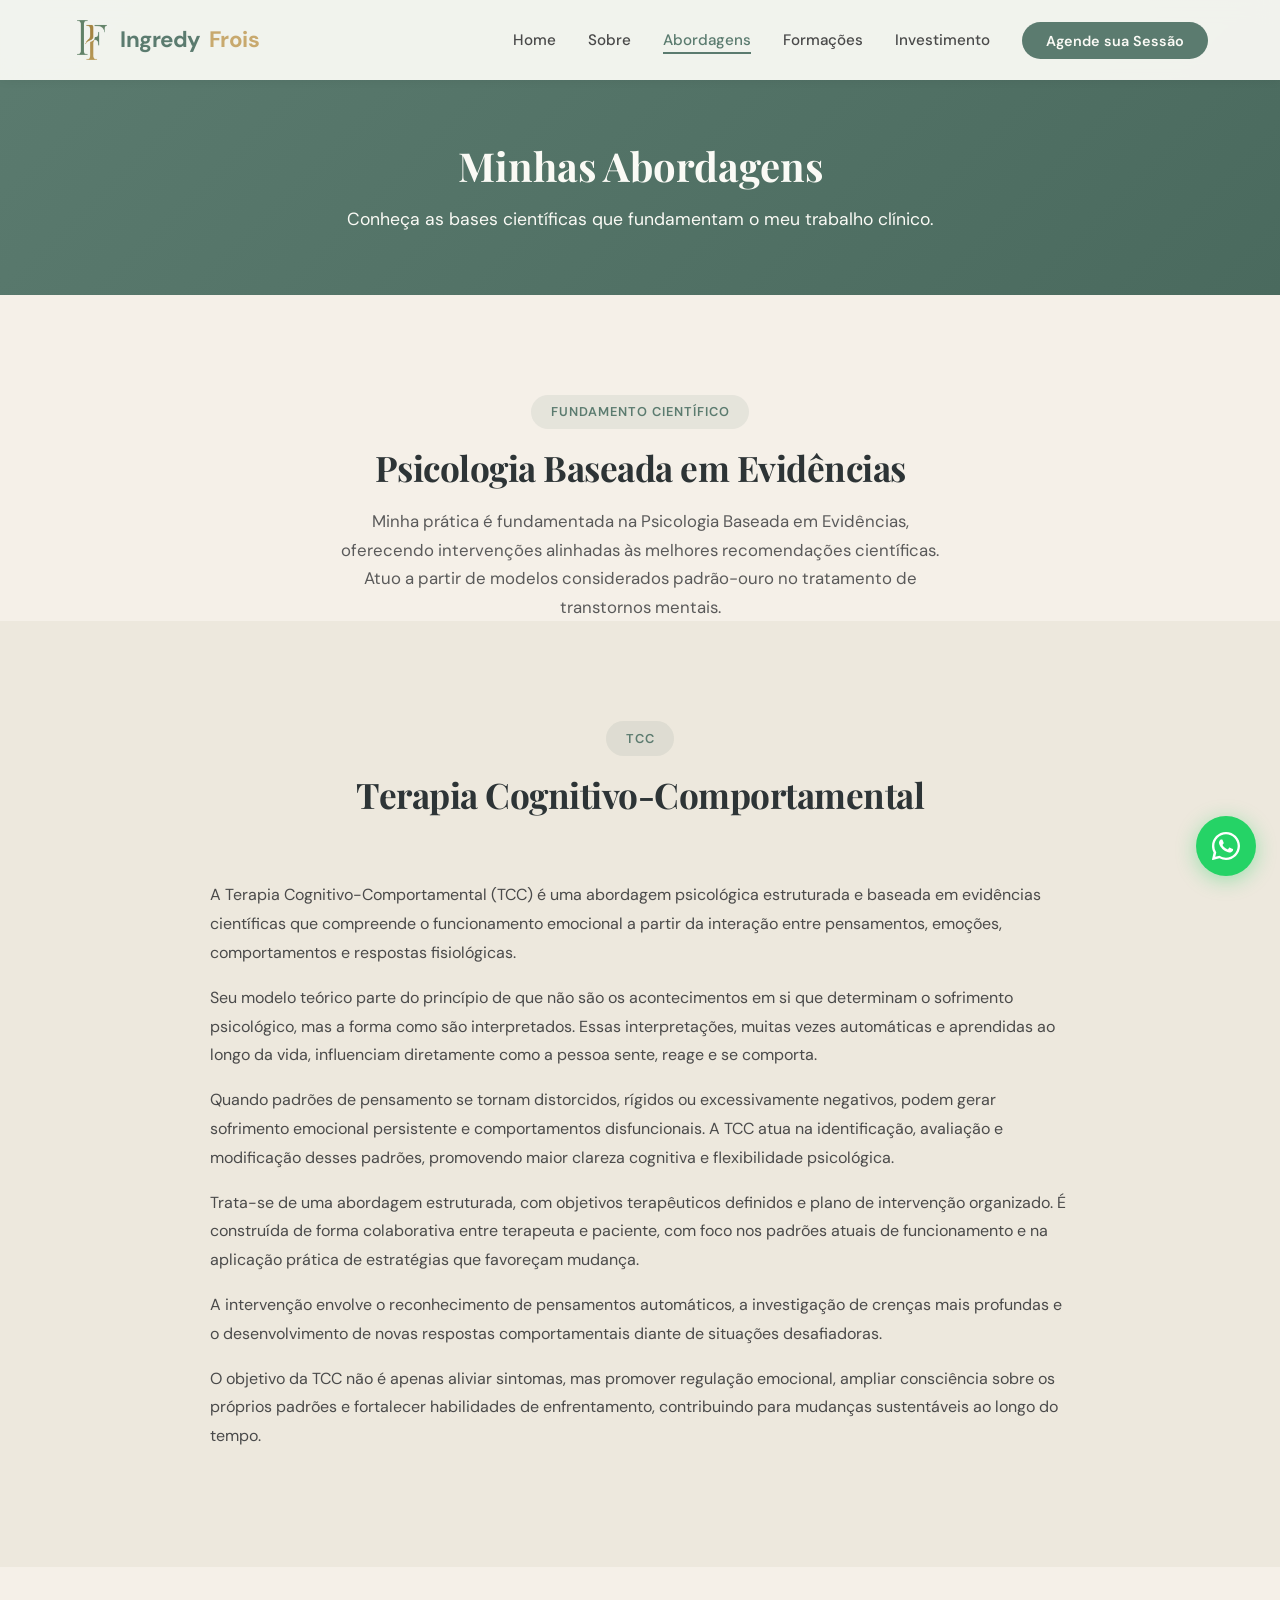
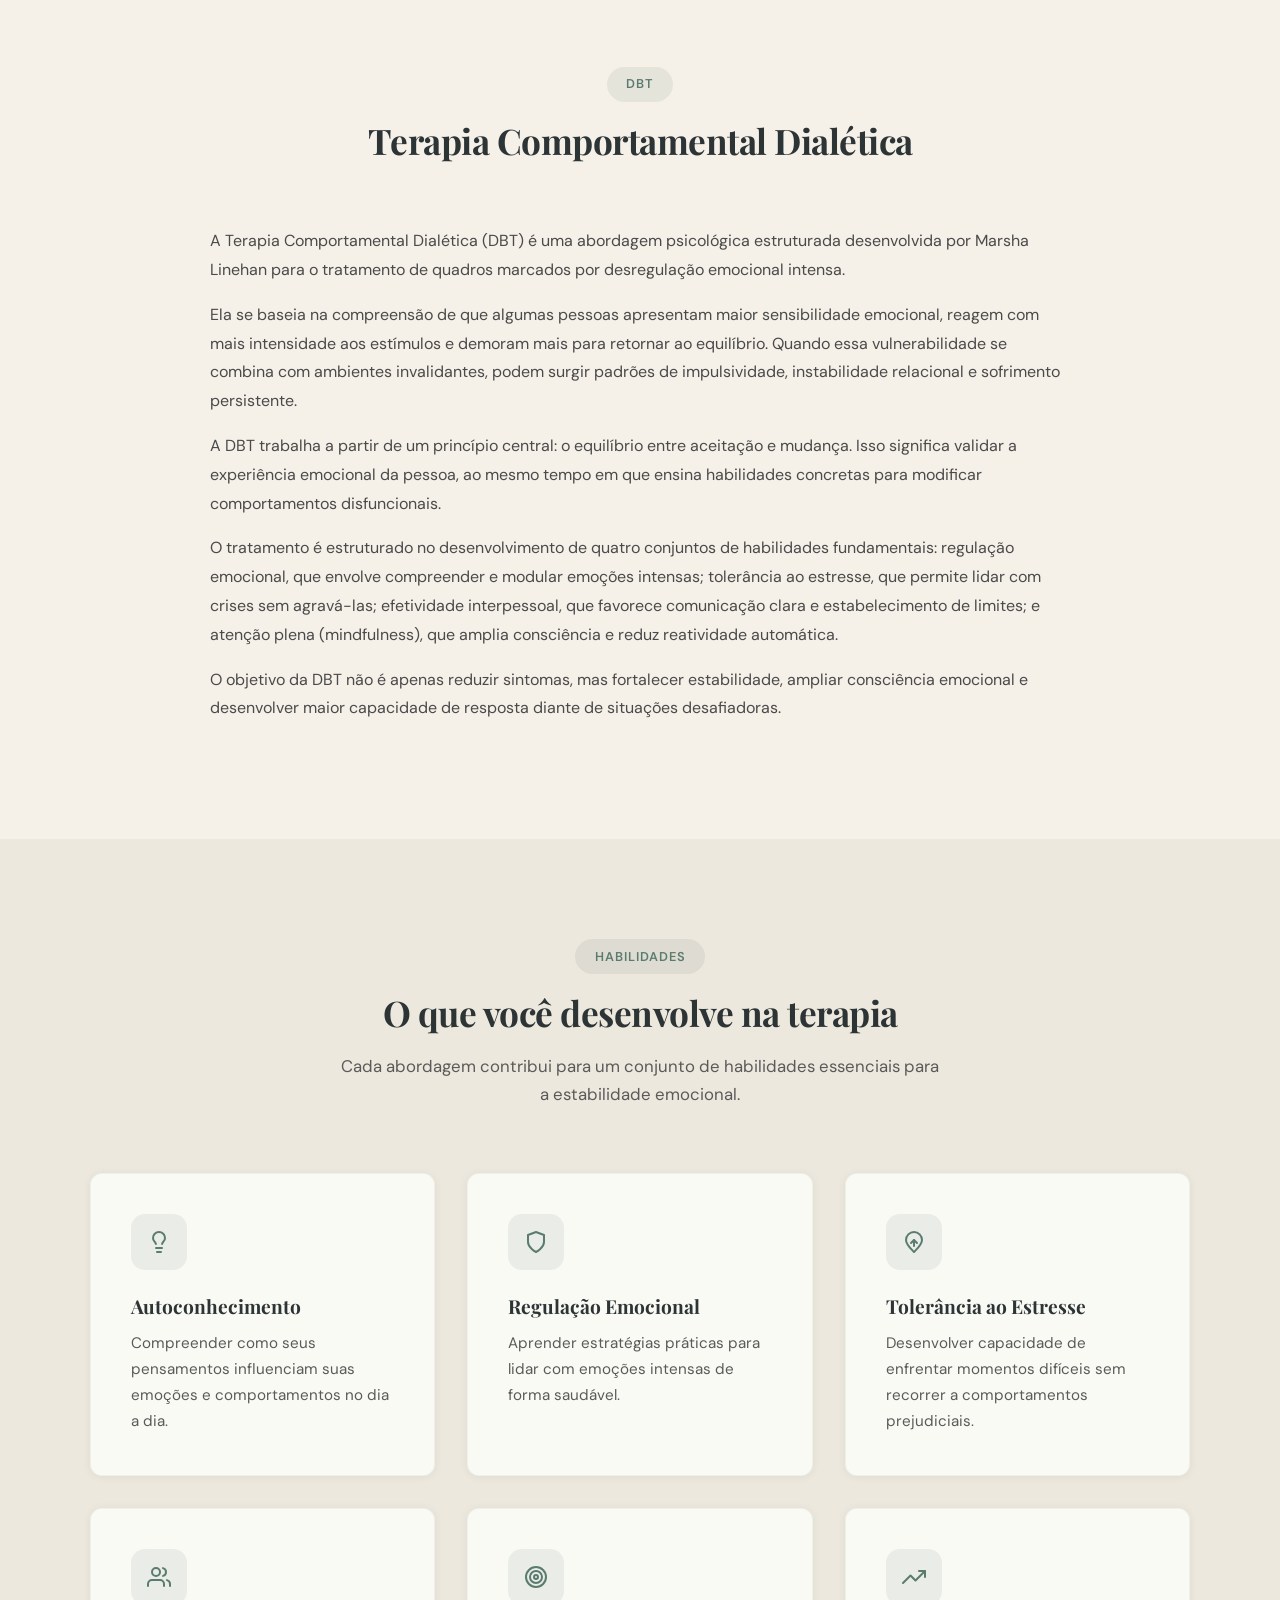
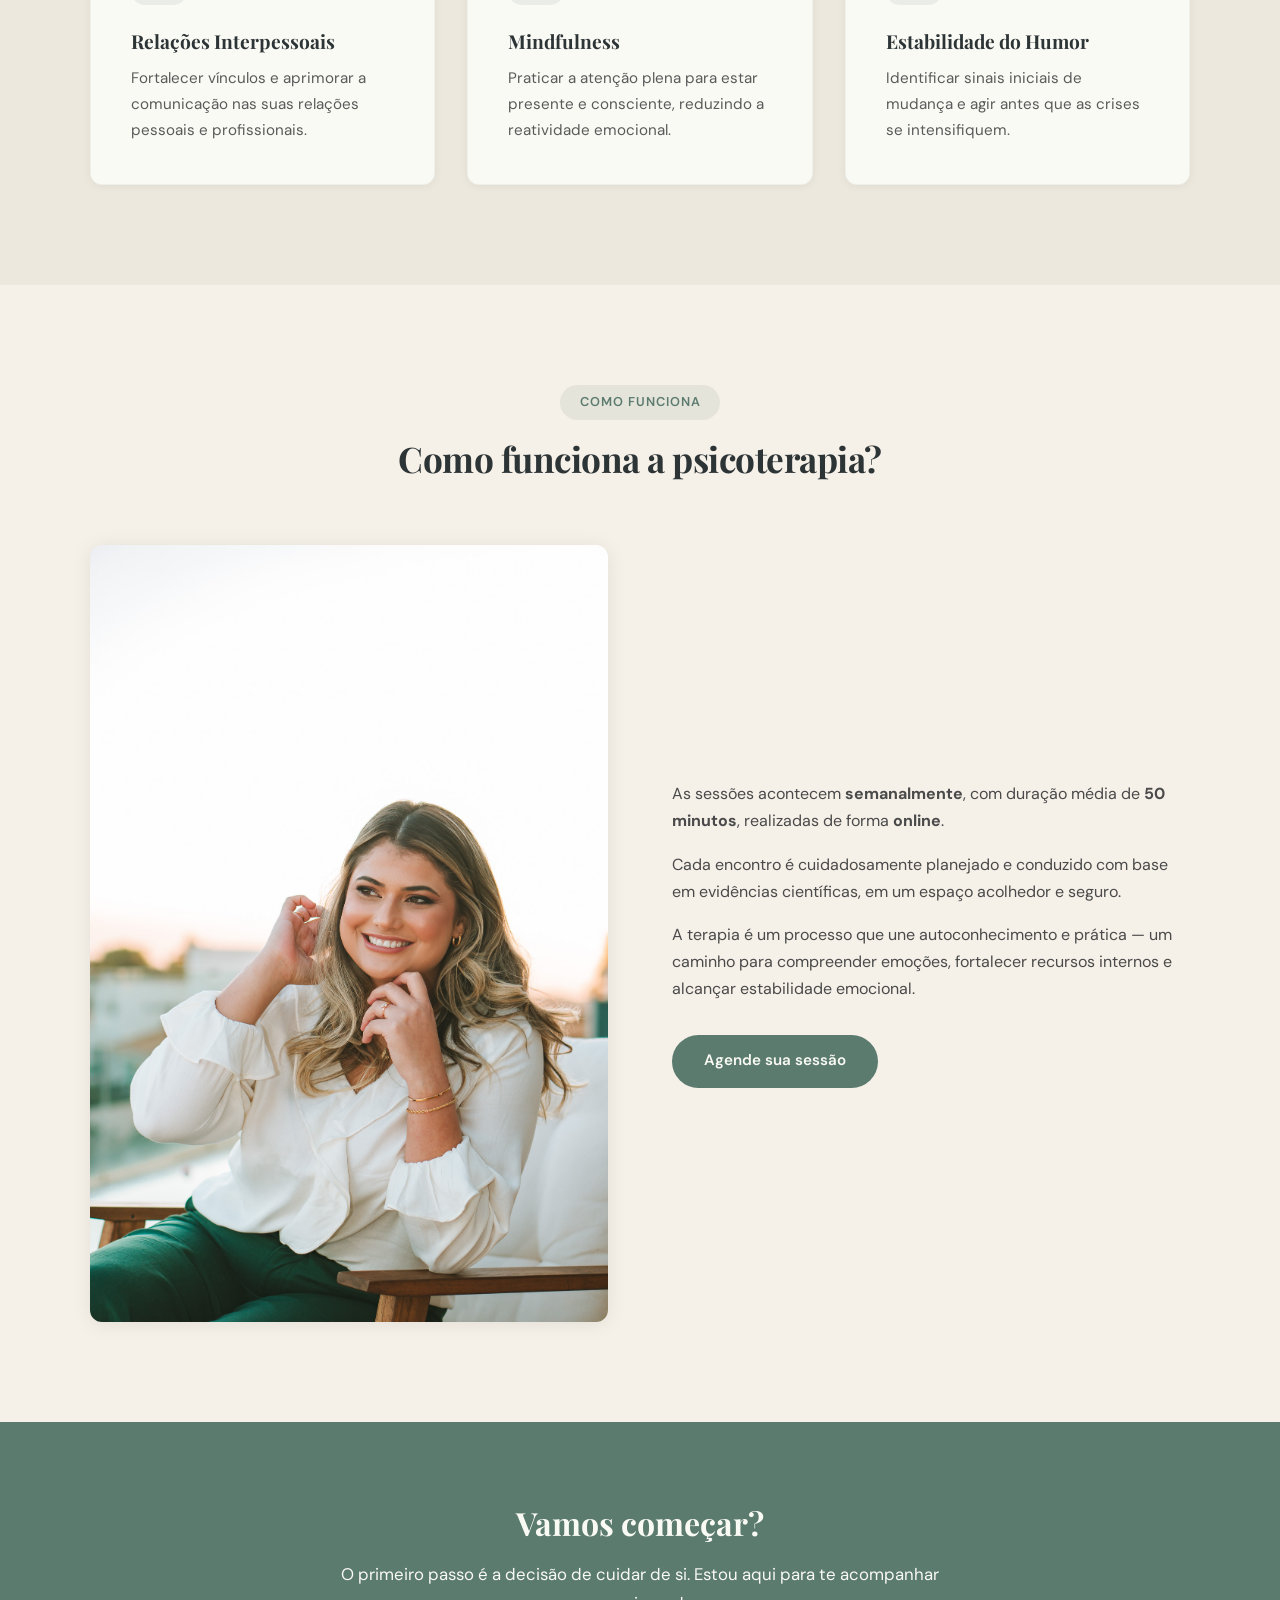
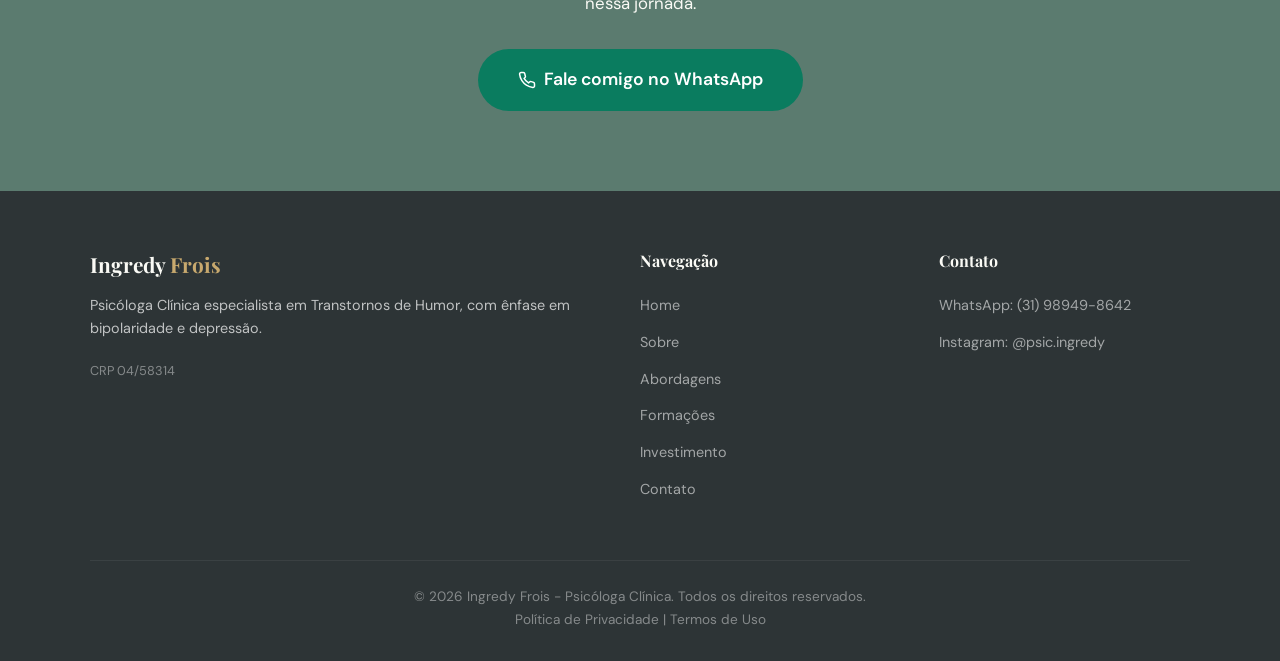
==== abordagens.html @ 9939a40f "Implementar melhorias premium: tipografia, SEO, depressao.html e UX - Adicionar fonte Playfair Displ" ====
<!DOCTYPE html>
<html lang="pt-BR">
<head>
  <meta charset="UTF-8">
  <meta name="viewport" content="width=device-width, initial-scale=1.0">
  <title>Abordagens - Ingredy Frois | TCC e DBT</title>
  <meta name="description" content="Conheça as abordagens terapêuticas utilizadas: Terapia Cognitivo-Comportamental (TCC) e Terapia Comportamental Dialética (DBT).">
  <link rel="canonical" href="https://ingredyfrois.com.br/abordagens.html">
  <meta property="og:title" content="Abordagens - Ingredy Frois | TCC e DBT">
  <meta property="og:description" content="Conheça as abordagens terapêuticas utilizadas: Terapia Cognitivo-Comportamental (TCC) e Terapia Comportamental Dialética (DBT).">
  <meta property="og:type" content="website">
  <meta property="og:url" content="https://ingredyfrois.com.br/abordagens.html">
  <meta property="og:image" content="https://ingredyfrois.com.br/IMG_4815.JPG.jpeg">
  <meta property="og:locale" content="pt_BR">
  <meta name="twitter:card" content="summary_large_image">
  <link rel="preconnect" href="https://fonts.googleapis.com">
  <link rel="preconnect" href="https://fonts.gstatic.com" crossorigin>
  <link href="https://fonts.googleapis.com/css2?family=DM+Sans:ital,wght@0,400;0,500;0,600;0,700&family=Playfair+Display:wght@600;700&display=swap" rel="stylesheet">
  <link rel="icon" href="favicon.ico" sizes="48x48">
  <link rel="icon" href="favicon-32x32.png" type="image/png" sizes="32x32">
  <link rel="apple-touch-icon" href="apple-touch-icon.png">
  <link rel="manifest" href="site.webmanifest">
  <meta name="theme-color" content="#5B7B6F">
  <link rel="stylesheet" href="css/style.css?v=6">
</head>
<body>
  <a class="skip-link" href="#main-content">Pular para o conteúdo principal</a>

  <!-- Header -->
  <header class="header">
    <nav class="nav">
      <a href="index.html" class="nav__logo">
        <img src="logo-if.png" alt="IF" class="nav__logo-img" width="40" height="40">
        Ingredy <span>Frois</span>
      </a>
      <ul class="nav__links" id="primary-navigation" aria-label="Navegação principal">
        <li><a href="index.html" class="nav__link">Home</a></li>
        <li><a href="sobre.html" class="nav__link">Sobre</a></li>
        <li><a href="abordagens.html" class="nav__link">Abordagens</a></li>
        <li><a href="formacoes.html" class="nav__link">Formações</a></li>
        <li><a href="investimento.html" class="nav__link">Investimento</a></li>
        <li><a href="contato.html" class="nav__link nav__cta">Agende sua Sessão</a></li>
      </ul>
      <button class="nav__toggle" aria-label="Abrir menu" aria-expanded="false" aria-controls="primary-navigation">
        <span></span>
        <span></span>
        <span></span>
      </button>
    </nav>
    <div class="nav__overlay"></div>
  </header>

  <main id="main-content">

  <!-- Page Header -->
  <section class="page-header">
    <h1>Minhas Abordagens</h1>
    <p>Conheça as bases científicas que fundamentam o meu trabalho clínico.</p>
  </section>

  <!-- Fundamento -->
  <section class="section section--intro">
    <div class="section__container">
      <div class="section__header section__header--no-margin fade-in">
        <span class="section__tag">Fundamento Científico</span>
        <h2 class="section__title">Psicologia Baseada em Evidências</h2>
        <p class="section__subtitle">
          Minha prática é fundamentada na Psicologia Baseada em Evidências, oferecendo intervenções alinhadas às melhores recomendações científicas. Atuo a partir de modelos considerados padrão-ouro no tratamento de transtornos mentais.
        </p>
      </div>
    </div>
  </section>

  <!-- TCC -->
  <section class="section section--alt">
    <div class="section__container">
      <div class="section__header fade-in">
        <span class="section__tag">TCC</span>
        <h2 class="section__title">Terapia Cognitivo-Comportamental</h2>
      </div>
      <div class="prose fade-in">
        <p>A Terapia Cognitivo-Comportamental (TCC) é uma abordagem psicológica estruturada e baseada em evidências científicas que compreende o funcionamento emocional a partir da interação entre pensamentos, emoções, comportamentos e respostas fisiológicas.</p>
        <p>Seu modelo teórico parte do princípio de que não são os acontecimentos em si que determinam o sofrimento psicológico, mas a forma como são interpretados. Essas interpretações, muitas vezes automáticas e aprendidas ao longo da vida, influenciam diretamente como a pessoa sente, reage e se comporta.</p>
        <p>Quando padrões de pensamento se tornam distorcidos, rígidos ou excessivamente negativos, podem gerar sofrimento emocional persistente e comportamentos disfuncionais. A TCC atua na identificação, avaliação e modificação desses padrões, promovendo maior clareza cognitiva e flexibilidade psicológica.</p>
        <p>Trata-se de uma abordagem estruturada, com objetivos terapêuticos definidos e plano de intervenção organizado. É construída de forma colaborativa entre terapeuta e paciente, com foco nos padrões atuais de funcionamento e na aplicação prática de estratégias que favoreçam mudança.</p>
        <p>A intervenção envolve o reconhecimento de pensamentos automáticos, a investigação de crenças mais profundas e o desenvolvimento de novas respostas comportamentais diante de situações desafiadoras.</p>
        <p>O objetivo da TCC não é apenas aliviar sintomas, mas promover regulação emocional, ampliar consciência sobre os próprios padrões e fortalecer habilidades de enfrentamento, contribuindo para mudanças sustentáveis ao longo do tempo.</p>
      </div>
    </div>
  </section>

  <!-- DBT -->
  <section class="section">
    <div class="section__container">
      <div class="section__header fade-in">
        <span class="section__tag">DBT</span>
        <h2 class="section__title">Terapia Comportamental Dialética</h2>
      </div>
      <div class="prose fade-in">
        <p>A Terapia Comportamental Dialética (DBT) é uma abordagem psicológica estruturada desenvolvida por Marsha Linehan para o tratamento de quadros marcados por desregulação emocional intensa.</p>
        <p>Ela se baseia na compreensão de que algumas pessoas apresentam maior sensibilidade emocional, reagem com mais intensidade aos estímulos e demoram mais para retornar ao equilíbrio. Quando essa vulnerabilidade se combina com ambientes invalidantes, podem surgir padrões de impulsividade, instabilidade relacional e sofrimento persistente.</p>
        <p>A DBT trabalha a partir de um princípio central: o equilíbrio entre aceitação e mudança. Isso significa validar a experiência emocional da pessoa, ao mesmo tempo em que ensina habilidades concretas para modificar comportamentos disfuncionais.</p>
        <p>O tratamento é estruturado no desenvolvimento de quatro conjuntos de habilidades fundamentais: regulação emocional, que envolve compreender e modular emoções intensas; tolerância ao estresse, que permite lidar com crises sem agravá-las; efetividade interpessoal, que favorece comunicação clara e estabelecimento de limites; e atenção plena (mindfulness), que amplia consciência e reduz reatividade automática.</p>
        <p>O objetivo da DBT não é apenas reduzir sintomas, mas fortalecer estabilidade, ampliar consciência emocional e desenvolver maior capacidade de resposta diante de situações desafiadoras.</p>
      </div>
    </div>
  </section>

  <!-- Habilidades desenvolvidas -->
  <section class="section section--alt">

    <div class="section__container">
      <div class="section__header fade-in">
        <span class="section__tag">Habilidades</span>
        <h2 class="section__title">O que você desenvolve na terapia</h2>
        <p class="section__subtitle">
          Cada abordagem contribui para um conjunto de habilidades essenciais para a estabilidade emocional.
        </p>
      </div>
      <div class="cards fade-in">
        <div class="card">
          <div class="card__icon"><svg class="icon" viewBox="0 0 24 24" fill="none" stroke="currentColor" stroke-width="2" stroke-linecap="round" stroke-linejoin="round"><path d="M9 18h6"/><path d="M10 22h4"/><path d="M15.09 14c.18-.98.65-1.74 1.41-2.5A4.65 4.65 0 0 0 18 8 6 6 0 0 0 6 8c0 1 .23 2.23 1.5 3.5A4.61 4.61 0 0 1 8.91 14"/></svg></div>
          <h3 class="card__title">Autoconhecimento</h3>
          <p class="card__text">
            Compreender como seus pensamentos influenciam suas emoções e comportamentos no dia a dia.
          </p>
        </div>
        <div class="card">
          <div class="card__icon"><svg class="icon" viewBox="0 0 24 24" fill="none" stroke="currentColor" stroke-width="2" stroke-linecap="round" stroke-linejoin="round"><path d="M12 22s8-4 8-10V5l-8-3-8 3v7c0 6 8 10 8 10z"/></svg></div>
          <h3 class="card__title">Regulação Emocional</h3>
          <p class="card__text">
            Aprender estratégias práticas para lidar com emoções intensas de forma saudável.
          </p>
        </div>
        <div class="card">
          <div class="card__icon"><svg class="icon" viewBox="0 0 24 24" fill="none" stroke="currentColor" stroke-width="2" stroke-linecap="round" stroke-linejoin="round"><path d="M12 22c-4-4-8-7.5-8-12a8 8 0 0 1 16 0c0 4.5-4 8-8 12z"/><path d="M12 10v6"/><path d="m9 13 3-3 3 3"/></svg></div>
          <h3 class="card__title">Tolerância ao Estresse</h3>
          <p class="card__text">
            Desenvolver capacidade de enfrentar momentos difíceis sem recorrer a comportamentos prejudiciais.
          </p>
        </div>
        <div class="card">
          <div class="card__icon"><svg class="icon" viewBox="0 0 24 24" fill="none" stroke="currentColor" stroke-width="2" stroke-linecap="round" stroke-linejoin="round"><path d="M17 21v-2a4 4 0 0 0-4-4H5a4 4 0 0 0-4 4v2"/><circle cx="9" cy="7" r="4"/><path d="M23 21v-2a4 4 0 0 0-3-3.87"/><path d="M16 3.13a4 4 0 0 1 0 7.75"/></svg></div>
          <h3 class="card__title">Relações Interpessoais</h3>
          <p class="card__text">
            Fortalecer vínculos e aprimorar a comunicação nas suas relações pessoais e profissionais.
          </p>
        </div>
        <div class="card">
          <div class="card__icon"><svg class="icon" viewBox="0 0 24 24" fill="none" stroke="currentColor" stroke-width="2" stroke-linecap="round" stroke-linejoin="round"><circle cx="12" cy="12" r="10"/><circle cx="12" cy="12" r="6"/><circle cx="12" cy="12" r="2"/></svg></div>
          <h3 class="card__title">Mindfulness</h3>
          <p class="card__text">
            Praticar a atenção plena para estar presente e consciente, reduzindo a reatividade emocional.
          </p>
        </div>
        <div class="card">
          <div class="card__icon"><svg class="icon" viewBox="0 0 24 24" fill="none" stroke="currentColor" stroke-width="2" stroke-linecap="round" stroke-linejoin="round"><polyline points="23 6 13.5 15.5 8.5 10.5 1 18"/><polyline points="17 6 23 6 23 12"/></svg></div>
          <h3 class="card__title">Estabilidade do Humor</h3>
          <p class="card__text">
            Identificar sinais iniciais de mudança e agir antes que as crises se intensifiquem.
          </p>
        </div>
      </div>
    </div>
  </section>

  <!-- Como funciona -->
  <section class="section">
    <div class="section__container">
      <div class="section__header fade-in">
        <span class="section__tag">Como Funciona</span>
        <h2 class="section__title">Como funciona a psicoterapia?</h2>
      </div>
      <div class="about-preview fade-in">
        <div class="about-preview__image">
          <img src="IMG_4781.JPG.jpeg" alt="Sessão de terapia online" width="530" height="400" loading="lazy">
        </div>
        <div class="about-preview__content">
          <p>
            As sessões acontecem <strong>semanalmente</strong>, com duração média de
            <strong>50 minutos</strong>, realizadas de forma <strong>online</strong>.
          </p>
          <p>
            Cada encontro é cuidadosamente planejado e conduzido com base em evidências
            científicas, em um espaço acolhedor e seguro.
          </p>
          <p>
            A terapia é um processo que une autoconhecimento e prática &mdash; um caminho para
            compreender emoções, fortalecer recursos internos e alcançar estabilidade emocional.
          </p>
          <a href="contato.html" class="btn btn--primary">Agende sua sessão</a>
        </div>
      </div>
    </div>
  </section>

  <!-- CTA -->
  <section class="cta">
    <h2>Vamos começar?</h2>
    <p>
      O primeiro passo é a decisão de cuidar de si. Estou aqui para te acompanhar nessa jornada.
    </p>
    <a href="https://wa.me/5531989498642?text=Ol%C3%A1%2C%20gostaria%20de%20saber%20mais%20sobre%20as%20abordagens." class="btn btn--whatsapp" data-cta="whatsapp" data-location="abordagens-cta" target="_blank" rel="noopener">
      <svg class="icon" viewBox="0 0 24 24" fill="none" stroke="currentColor" stroke-width="2" stroke-linecap="round" stroke-linejoin="round"><path d="M22 16.92v3a2 2 0 0 1-2.18 2 19.79 19.79 0 0 1-8.63-3.07 19.5 19.5 0 0 1-6-6 19.79 19.79 0 0 1-3.07-8.67A2 2 0 0 1 4.11 2h3a2 2 0 0 1 2 1.72c.12.96.36 1.9.7 2.81a2 2 0 0 1-.45 2.11L8.09 9.91a16 16 0 0 0 6 6l1.27-1.27a2 2 0 0 1 2.11-.45c.91.34 1.85.58 2.81.7A2 2 0 0 1 22 16.92z"/></svg> Fale comigo no WhatsApp
    </a>
  </section>

  </main>

  <!-- Footer -->
  <footer class="footer">
    <div class="footer__container">
      <div class="footer__brand">
        <h3>Ingredy <span>Frois</span></h3>
        <p>Psicóloga Clínica especialista em Transtornos de Humor, com ênfase em bipolaridade e depressão.</p>
        <small>CRP 04/58314</small>
      </div>
      <div>
        <h4>Navegação</h4>
        <ul class="footer__links">
          <li><a href="index.html">Home</a></li>
          <li><a href="sobre.html">Sobre</a></li>
          <li><a href="abordagens.html">Abordagens</a></li>
          <li><a href="formacoes.html">Formações</a></li>
          <li><a href="investimento.html">Investimento</a></li>
          <li><a href="contato.html">Contato</a></li>
        </ul>
      </div>
      <div>
        <h4>Contato</h4>
        <ul class="footer__links">
          <li><a href="https://wa.me/5531989498642" target="_blank" rel="noopener">WhatsApp: (31) 98949-8642</a></li>
          <li><a href="https://instagram.com/psic.ingredy" target="_blank" rel="noopener">Instagram: @psic.ingredy</a></li>
        </ul>
      </div>
    </div>
    <div class="footer__bottom">
      <p>&copy; 2026 Ingredy Frois - Psicóloga Clínica. Todos os direitos reservados.</p>
      <p><a href="privacidade.html">Política de Privacidade</a> | <a href="termos.html">Termos de Uso</a></p>
    </div>
  </footer>

<!-- WhatsApp Chat Widget -->
  <div class="wa-widget" id="waWidget">
    <div class="wa-widget__chat" id="waChat">
      <div class="wa-widget__header">
        <svg class="wa-widget__wa-icon" viewBox="0 0 24 24" fill="#fff" width="24" height="24"><path d="M17.472 14.382c-.297-.149-1.758-.867-2.03-.967-.273-.099-.471-.148-.67.15-.197.297-.767.966-.94 1.164-.173.199-.347.223-.644.075-.297-.15-1.255-.463-2.39-1.475-.883-.788-1.48-1.761-1.653-2.059-.173-.297-.018-.458.13-.606.134-.133.298-.347.446-.52.149-.174.198-.298.298-.497.099-.198.05-.371-.025-.52-.075-.149-.669-1.612-.916-2.207-.242-.579-.487-.5-.669-.51-.173-.008-.371-.01-.57-.01-.198 0-.52.074-.792.372-.272.297-1.04 1.016-1.04 2.479 0 1.462 1.065 2.875 1.213 3.074.149.198 2.096 3.2 5.077 4.487.709.306 1.262.489 1.694.625.712.227 1.36.195 1.871.118.571-.085 1.758-.719 2.006-1.413.248-.694.248-1.289.173-1.413-.074-.124-.272-.198-.57-.347z"/><path d="M12 0C5.373 0 0 5.373 0 12c0 2.025.506 3.937 1.395 5.614L.05 23.335a.5.5 0 00.615.614l5.721-1.345A11.95 11.95 0 0012 24c6.627 0 12-5.373 12-12S18.627 0 12 0zm0 22c-1.862 0-3.623-.508-5.137-1.416l-.358-.214-3.713.873.873-3.713-.214-.358A9.96 9.96 0 012 12C2 6.486 6.486 2 12 2s10 4.486 10 10-4.486 10-10 10z"/></svg>
        <div class="wa-widget__header-info">
          <span class="wa-widget__name">Ingredy Frois</span>
          <span class="wa-widget__status">Responde em horário comercial</span>
        </div>
        <button class="wa-widget__close" id="waClose" aria-label="Fechar">&times;</button>
      </div>
      <div class="wa-widget__body">
        <div class="wa-widget__msg">
          <span>Olá! Gostaria de agendar sua sessão online hoje?</span>
        </div>
      </div>
      <a href="https://wa.me/5531989498642?text=Ol%C3%A1%2C%20gostaria%20de%20agendar%20uma%20sess%C3%A3o." class="wa-widget__cta" data-cta="whatsapp" data-location="floating" target="_blank" rel="noopener">
        Abrir bate-papo
        <svg viewBox="0 0 24 24" fill="#fff" width="18" height="18"><path d="M2 21l1.65-3.8A8.94 8.94 0 012.05 13C2.05 8.03 6.03 4.05 11 4.05c4.97 0 9 3.98 9 8.95 0 4.97-4.03 8.95-9 8.95-1.41 0-2.76-.33-3.98-.94L2 21z"/></svg>
      </a>
    </div>
    <button class="wa-widget__btn" id="waBtn" aria-label="Fale pelo WhatsApp">
      <svg viewBox="0 0 24 24" fill="#fff" width="28" height="28"><path d="M17.472 14.382c-.297-.149-1.758-.867-2.03-.967-.273-.099-.471-.148-.67.15-.197.297-.767.966-.94 1.164-.173.199-.347.223-.644.075-.297-.15-1.255-.463-2.39-1.475-.883-.788-1.48-1.761-1.653-2.059-.173-.297-.018-.458.13-.606.134-.133.298-.347.446-.52.149-.174.198-.298.298-.497.099-.198.05-.371-.025-.52-.075-.149-.669-1.612-.916-2.207-.242-.579-.487-.5-.669-.51-.173-.008-.371-.01-.57-.01-.198 0-.52.074-.792.372-.272.297-1.04 1.016-1.04 2.479 0 1.462 1.065 2.875 1.213 3.074.149.198 2.096 3.2 5.077 4.487.709.306 1.262.489 1.694.625.712.227 1.36.195 1.871.118.571-.085 1.758-.719 2.006-1.413.248-.694.248-1.289.173-1.413-.074-.124-.272-.198-.57-.347z"/><path d="M12 0C5.373 0 0 5.373 0 12c0 2.025.506 3.937 1.395 5.614L.05 23.335a.5.5 0 00.615.614l5.721-1.345A11.95 11.95 0 0012 24c6.627 0 12-5.373 12-12S18.627 0 12 0zm0 22c-1.862 0-3.623-.508-5.137-1.416l-.358-.214-3.713.873.873-3.713-.214-.358A9.96 9.96 0 012 12C2 6.486 6.486 2 12 2s10 4.486 10 10-4.486 10-10 10z"/></svg>
    </button>
  </div>

  <script src="js/main.js"></script>
  <script type="application/ld+json">
  {
    "@context": "https://schema.org",
    "@type": "MedicalWebPage",
    "name": "Abordagens Terapêuticas - TCC e DBT",
    "description": "Conheça as abordagens terapêuticas utilizadas: Terapia Cognitivo-Comportamental (TCC) e Terapia Comportamental Dialética (DBT).",
    "url": "https://ingredyfrois.com.br/abordagens.html",
    "author": {
      "@type": "Person",
      "name": "Ingredy Frois",
      "jobTitle": "Psicóloga Clínica"
    },
    "specialty": ["Terapia Cognitivo-Comportamental", "Terapia Comportamental Dialética"]
  }
  </script>
</body>
</html>
---- css/style.css ----
/* ===== RESET & BASE ===== */
*,
*::before,
*::after {
  margin: 0;
  padding: 0;
  box-sizing: border-box;
}

:root {
  --primary: #5B7B6F;
  --primary-dark: #4A6A5E;
  --primary-light: #7A9B8F;
  --accent: #C8A96E;
  --accent-dark: #B0924F;
  --bg: #F5F0E8;
  --bg-alt: #EDE8DD;
  --white: #FAFAF5;
  --dark: #2D3436;
  --text: #4A4A4A;
  --text-light: #5A5A5A;
  --shadow-sm: 0 1px 10px rgba(0, 0, 0, 0.06);
  --shadow: 0 2px 20px rgba(0, 0, 0, 0.08);
  --shadow-lg: 0 8px 30px rgba(0, 0, 0, 0.12);
  --radius: 12px;
  --transition: all 0.3s ease;
}

html {
  scroll-behavior: smooth;
  font-size: 16px;
}

body {
  font-family: 'DM Sans', 'Segoe UI', sans-serif;
  background-color: var(--bg);
  color: var(--text);
  line-height: 1.7;
  overflow-x: hidden;
}

a {
  text-decoration: none;
  color: inherit;
  transition: var(--transition);
}

ul {
  list-style: none;
}

img {
  max-width: 100%;
  height: auto;
  display: block;
}

h1, h2, h3, h4 {
  color: var(--dark);
  line-height: 1.3;
  font-family: 'Playfair Display', 'DM Sans', serif;
}

/* ===== HEADER / NAV ===== */
.header {
  position: fixed;
  top: 0;
  left: 0;
  width: 100%;
  z-index: 1000;
  background: rgba(250, 250, 245, 0.95);
  backdrop-filter: blur(10px);
  box-shadow: 0 1px 10px rgba(0, 0, 0, 0.05);
  transition: var(--transition);
}

.header.scrolled {
  box-shadow: var(--shadow);
}

.nav {
  max-width: 1200px;
  margin: 0 auto;
  padding: 0 2rem;
  display: flex;
  align-items: center;
  justify-content: space-between;
  height: 80px;
}

.nav__logo {
  font-size: 1.4rem;
  font-weight: 700;
  color: var(--primary);
  letter-spacing: -0.5px;
  display: flex;
  align-items: center;
  gap: 0.5rem;
}

.nav__logo-img {
  width: 40px;
  height: 40px;
  max-width: 40px;
  max-height: 40px;
  object-fit: contain;
  flex-shrink: 0;
}

.nav__logo span {
  color: var(--accent);
}

.nav__links {
  display: flex;
  gap: 2rem;
  align-items: center;
}

.nav__link {
  font-size: 0.95rem;
  font-weight: 500;
  color: var(--text);
  position: relative;
  padding: 0.25rem 0;
}

.nav__link::after {
  content: '';
  position: absolute;
  bottom: 0;
  left: 0;
  width: 0;
  height: 2px;
  background: var(--primary);
  transition: var(--transition);
}

.nav__link:hover::after,
.nav__link.active::after {
  width: 100%;
}

.nav__link:hover,
.nav__link.active {
  color: var(--primary);
}

.nav__cta {
  background: var(--primary);
  color: var(--white) !important;
  padding: 0.6rem 1.5rem;
  border-radius: 50px;
  font-weight: 600;
  font-size: 0.9rem;
}

.nav__cta::after {
  display: none;
}

.nav__cta:hover {
  background: var(--primary-dark);
  transform: translateY(-1px);
}

/* Mobile menu */
.nav__toggle {
  display: none;
  flex-direction: column;
  gap: 5px;
  cursor: pointer;
  padding: 5px;
  z-index: 1001;
  background: none;
  border: none;
  -webkit-appearance: none;
  appearance: none;
}

.nav__toggle span {
  width: 25px;
  height: 2.5px;
  background: var(--dark);
  border-radius: 2px;
  transition: var(--transition);
}

.nav__toggle.active span:nth-child(1) {
  transform: rotate(45deg) translate(5px, 5px);
}

.nav__toggle.active span:nth-child(2) {
  opacity: 0;
}

.nav__toggle.active span:nth-child(3) {
  transform: rotate(-45deg) translate(5px, -5px);
}

/* ===== HERO ===== */
.hero {
  min-height: 100vh;
  display: flex;
  align-items: center;
  padding: 100px 2rem 60px;
  background: linear-gradient(135deg, var(--bg) 0%, var(--bg-alt) 100%);
}

.hero__container {
  max-width: 1200px;
  margin: 0 auto;
  display: grid;
  grid-template-columns: 1fr 1fr;
  gap: 4rem;
  align-items: center;
}

.hero__tag {
  display: inline-block;
  background: rgba(91, 123, 111, 0.1);
  color: var(--primary);
  padding: 0.4rem 1.2rem;
  border-radius: 50px;
  font-size: 0.85rem;
  font-weight: 600;
  margin-bottom: 1.5rem;
  letter-spacing: 0.5px;
}

.hero__title {
  font-size: 3rem;
  font-weight: 700;
  margin-bottom: 1rem;
  letter-spacing: -1px;
}

.hero__title span {
  color: var(--primary);
}

.hero__subtitle {
  font-size: 1.1rem;
  color: var(--text-light);
  margin-bottom: 0.5rem;
  font-weight: 500;
}

.hero__description {
  font-size: 1.05rem;
  color: var(--text);
  margin-bottom: 1.2rem;
  max-width: 500px;
}

.hero__credentials {
  display: flex;
  flex-wrap: wrap;
  gap: 0.5rem;
  margin-bottom: 2rem;
  max-width: 520px;
  list-style: none;
  padding: 0;
}

.hero__credentials li {
  background: rgba(91, 123, 111, 0.1);
  color: var(--primary-dark);
  font-size: 0.85rem;
  font-weight: 500;
  padding: 0.35rem 0.85rem;
  border-radius: 20px;
  border: 1px solid rgba(91, 123, 111, 0.2);
}

.hero__buttons {
  display: flex;
  gap: 1rem;
  flex-wrap: wrap;
}

.hero__instagram {
  display: inline-flex;
  align-items: center;
  gap: 0.5rem;
  margin-top: 1.5rem;
  padding: 0.6rem 1.2rem;
  border-radius: 50px;
  background: linear-gradient(135deg, rgba(131,58,180,0.08), rgba(225,48,108,0.08), rgba(247,119,55,0.08));
  border: 1px solid rgba(225,48,108,0.15);
  color: #C13584;
  font-size: 0.9rem;
  font-weight: 600;
  transition: var(--transition);
}

.hero__instagram:hover {
  background: linear-gradient(135deg, rgba(131,58,180,0.15), rgba(225,48,108,0.15), rgba(247,119,55,0.15));
  border-color: rgba(225,48,108,0.3);
  transform: translateY(-1px);
  color: #A02070;
}

.hero__instagram svg {
  flex-shrink: 0;
}

.hero__instagram-label {
  color: var(--text-light);
  font-weight: 400;
  font-size: 0.82rem;
  margin-left: 0.25rem;
}

.hero__image {
  display: flex;
  justify-content: center;
  align-items: center;
}

.hero__image img {
  width: 420px;
  height: 420px;
  object-fit: cover;
  object-position: center 20%;
  border-radius: 50%;
  box-shadow: var(--shadow-lg);
  border: 6px solid var(--white);
}

/* ===== BUTTONS ===== */
.btn {
  display: inline-flex;
  align-items: center;
  gap: 0.5rem;
  padding: 0.85rem 2rem;
  border-radius: 50px;
  font-weight: 600;
  font-size: 0.95rem;
  cursor: pointer;
  border: none;
  transition: var(--transition);
  font-family: inherit;
}

.btn--primary {
  background: var(--primary);
  color: var(--white);
}

.btn--primary:hover {
  background: var(--primary-dark);
  transform: translateY(-2px);
  box-shadow: 0 4px 15px rgba(91, 123, 111, 0.3);
}

.btn--outline {
  background: transparent;
  color: var(--primary);
  border: 2px solid var(--primary);
}

.btn--outline:hover {
  background: var(--primary);
  color: var(--white);
  transform: translateY(-2px);
}

.btn--accent {
  background: var(--accent);
  color: #111;
}

.btn--accent:hover {
  background: var(--accent-dark);
  transform: translateY(-2px);
  box-shadow: 0 4px 15px rgba(200, 169, 110, 0.3);
}

.btn--whatsapp {
  background: #0A7C5F;
  color: #fff;
}

.btn--whatsapp:hover {
  background: #086B50;
  transform: translateY(-2px);
  box-shadow: 0 4px 15px rgba(10, 124, 95, 0.3);
}

.btn--full {
  width: 100%;
  justify-content: center;
}

/* ===== SECTIONS ===== */
.section {
  padding: 100px 2rem;
}

.section--alt {
  background: var(--bg-alt);
}

.section--white {
  background: var(--white);
}

.section__container {
  max-width: 1100px;
  margin: 0 auto;
}

.section__container--center {
  text-align: center;
}

.section__header {
  text-align: center;
  margin-bottom: 4rem;
}

.section__tag {
  display: inline-block;
  background: rgba(91, 123, 111, 0.1);
  color: var(--primary);
  padding: 0.4rem 1.2rem;
  border-radius: 50px;
  font-size: 0.8rem;
  font-weight: 600;
  margin-bottom: 1rem;
  text-transform: uppercase;
  letter-spacing: 1px;
}

.section__title {
  font-size: 2.2rem;
  font-weight: 700;
  margin-bottom: 1rem;
  letter-spacing: -0.5px;
}

.section__subtitle {
  font-size: 1.05rem;
  color: var(--text-light);
  max-width: 600px;
  margin: 0 auto;
}

/* ===== ABOUT PREVIEW (Home) ===== */
.about-preview {
  display: grid;
  grid-template-columns: 1fr 1fr;
  gap: 4rem;
  align-items: center;
}

.about-preview__image img {
  border-radius: var(--radius);
  box-shadow: var(--shadow);
}

.about-preview__content h3 {
  font-size: 1.6rem;
  margin-bottom: 1.5rem;
}

.about-preview__content p {
  margin-bottom: 1rem;
  color: var(--text);
}

.about-preview__content .btn {
  margin-top: 1rem;
}

/* ===== CARDS ===== */
.cards {
  display: grid;
  grid-template-columns: repeat(auto-fit, minmax(300px, 1fr));
  gap: 2rem;
}

.card {
  background: var(--white);
  border-radius: var(--radius);
  padding: 2.5rem;
  box-shadow: var(--shadow-sm);
  transition: var(--transition);
  border: 1px solid rgba(0, 0, 0, 0.04);
}

.card:hover {
  transform: translateY(-4px);
  box-shadow: var(--shadow);
}

/* ===== SVG ICONS ===== */
.icon {
  display: block;
  width: 24px;
  height: 24px;
  flex-shrink: 0;
}

.btn .icon {
  width: 18px;
  height: 18px;
}

.contact-item__icon .icon {
  color: #fff;
}

.card__icon {
  width: 56px;
  height: 56px;
  background: rgba(91, 123, 111, 0.1);
  border-radius: 14px;
  display: flex;
  align-items: center;
  justify-content: center;
  margin-bottom: 1.5rem;
  color: var(--primary);
}

.card__title {
  font-size: 1.2rem;
  font-weight: 700;
  margin-bottom: 0.8rem;
}

.card__text {
  color: var(--text-light);
  font-size: 0.95rem;
}

.card--center {
  text-align: center;
}

.card__icon--center {
  margin: 0 auto 1.5rem;
}

.cards--payment {
  max-width: 700px;
  margin: 0 auto;
}

/* ===== APPROACH CARDS ===== */
.approach-card {
  background: var(--white);
  border-radius: var(--radius);
  padding: 3rem;
  box-shadow: var(--shadow);
  border-left: 4px solid var(--primary);
  margin-bottom: 2rem;
}

.approach-card__title {
  font-size: 1.4rem;
  font-weight: 700;
  margin-bottom: 1rem;
  color: var(--primary-dark);
}

.approach-card__text {
  color: var(--text);
  font-size: 1rem;
  line-height: 1.8;
}

/* ===== QUALIFICATIONS LIST ===== */
.qualifications {
  display: grid;
  grid-template-columns: 1fr 1fr;
  gap: 2rem;
}

.qualification-item {
  display: flex;
  align-items: flex-start;
  gap: 1rem;
  padding: 1.5rem;
  background: var(--white);
  border-radius: var(--radius);
  box-shadow: var(--shadow-sm);
  transition: var(--transition);
  border: 1px solid rgba(0, 0, 0, 0.04);
}

.qualification-item:hover {
  transform: translateY(-2px);
  box-shadow: var(--shadow);
}

.qualification-item__icon {
  width: 44px;
  height: 44px;
  min-width: 44px;
  background: rgba(91, 123, 111, 0.1);
  border-radius: 10px;
  display: flex;
  align-items: center;
  justify-content: center;
  color: var(--primary);
}

.qualification-item__text {
  font-size: 0.95rem;
  font-weight: 500;
  color: var(--text);
}

/* ===== PROCESS STEPS ===== */
.steps {
  display: grid;
  grid-template-columns: repeat(auto-fit, minmax(240px, 1fr));
  gap: 2rem;
}

.step {
  text-align: center;
  padding: 2rem;
}

.step__number {
  width: 60px;
  height: 60px;
  background: var(--primary);
  color: var(--white);
  border-radius: 50%;
  display: flex;
  align-items: center;
  justify-content: center;
  font-size: 1.4rem;
  font-weight: 700;
  margin: 0 auto 1.5rem;
}

.step__title {
  font-size: 1.1rem;
  font-weight: 700;
  margin-bottom: 0.8rem;
}

.step__text {
  color: var(--text-light);
  font-size: 0.9rem;
}

/* ===== PRICING ===== */
.pricing {
  display: grid;
  grid-template-columns: repeat(auto-fit, minmax(320px, 1fr));
  gap: 2rem;
  max-width: 800px;
  margin: 0 auto;
}

.pricing-card {
  background: var(--white);
  border-radius: var(--radius);
  padding: 3rem;
  box-shadow: var(--shadow);
  text-align: center;
  transition: var(--transition);
  border: 2px solid transparent;
  position: relative;
}

.pricing-card:hover {
  transform: translateY(-4px);
  box-shadow: var(--shadow-lg);
}

.pricing-card--featured {
  border-color: var(--primary);
}

.badge {
  position: absolute;
  top: -14px;
  left: 50%;
  transform: translateX(-50%);
  background: var(--primary);
  color: var(--white);
  padding: 0.3rem 1.2rem;
  border-radius: 50px;
  font-size: 0.8rem;
  font-weight: 600;
  white-space: nowrap;
}

.pricing-card__title {
  font-size: 1.2rem;
  font-weight: 700;
  margin-bottom: 0.5rem;
  color: var(--dark);
}

.pricing-card__desc {
  color: var(--text-light);
  font-size: 0.9rem;
  margin-bottom: 2rem;
}

.pricing-card__price {
  font-size: 2.8rem;
  font-weight: 700;
  color: var(--primary);
  margin-bottom: 0.3rem;
}

.pricing-card__price small {
  font-size: 1rem;
  font-weight: 400;
  color: var(--text-light);
}

.pricing-card__info {
  color: var(--text-light);
  font-size: 0.85rem;
  margin-bottom: 2rem;
}

.pricing-card__features {
  text-align: left;
  margin-bottom: 2rem;
}

.pricing-card__features li {
  padding: 0.5rem 0;
  font-size: 0.95rem;
  color: var(--text);
  display: flex;
  align-items: center;
  gap: 0.8rem;
}

.pricing-card__features li::before {
  content: '\2713';
  color: var(--primary);
  font-weight: 700;
  font-size: 1rem;
}

/* ===== CONTACT ===== */
.contact-grid {
  display: grid;
  grid-template-columns: 1fr 1fr;
  gap: 3rem;
  align-items: start;
}

.contact-info {
  padding: 2.5rem;
  background: var(--primary);
  border-radius: var(--radius);
  color: var(--white);
}

.contact-info h3 {
  color: var(--white);
  font-size: 1.5rem;
  margin-bottom: 1rem;
}

.contact-info p {
  opacity: 1;
  margin-bottom: 2rem;
  font-size: 0.95rem;
}

.contact-item {
  display: flex;
  align-items: center;
  gap: 1rem;
  margin-bottom: 1.5rem;
}

.contact-item__icon {
  width: 48px;
  height: 48px;
  min-width: 48px;
  background: rgba(255, 255, 255, 0.15);
  border-radius: 12px;
  display: flex;
  align-items: center;
  justify-content: center;
}

.contact-item__label {
  font-size: 0.8rem;
  opacity: 1;
  color: rgba(255, 255, 255, 0.85);
  display: block;
  margin-bottom: 0.2rem;
}

.contact-item__value {
  font-weight: 600;
  font-size: 1rem;
}

.contact-info__cta {
  margin-top: 2rem;
}

.contact-form {
  background: var(--white);
  border-radius: var(--radius);
  padding: 2.5rem;
  box-shadow: var(--shadow);
}

.contact-form h3 {
  font-size: 1.3rem;
  margin-bottom: 1.5rem;
}

.form-group {
  margin-bottom: 1.2rem;
}

.form-group label {
  display: block;
  font-size: 0.9rem;
  font-weight: 600;
  margin-bottom: 0.4rem;
  color: var(--dark);
}

.form-group input,
.form-group textarea {
  width: 100%;
  padding: 0.85rem 1rem;
  border: 2px solid #e0ddd5;
  border-radius: 10px;
  font-family: inherit;
  font-size: 0.95rem;
  transition: var(--transition);
  background: var(--bg);
}

.form-group input:focus,
.form-group textarea:focus {
  outline: none;
  border-color: var(--primary);
  background: var(--white);
}

.form-group textarea {
  height: 120px;
  resize: vertical;
}

.form-disclaimer {
  font-size: 0.85rem;
  color: var(--text-light);
  margin: 0 0 1rem;
  line-height: 1.5;
}

.form-disclaimer a {
  text-decoration: underline;
}

/* ===== TESTIMONIALS ===== */
.testimonial {
  background: var(--white);
  border-radius: var(--radius);
  padding: 2.5rem;
  box-shadow: var(--shadow);
  position: relative;
}

.testimonial::before {
  content: '\201C';
  font-size: 4rem;
  color: var(--primary-light);
  position: absolute;
  top: 10px;
  left: 20px;
  line-height: 1;
  opacity: 0.3;
}

.testimonial__text {
  font-style: italic;
  color: var(--text);
  margin-bottom: 1.5rem;
  font-size: 1rem;
}

.testimonial__author {
  font-weight: 700;
  color: var(--dark);
  font-size: 0.9rem;
}

/* ===== CTA SECTION ===== */
.cta {
  background: var(--primary);
  color: var(--white);
  text-align: center;
  padding: 80px 2rem;
}

.cta h2 {
  color: var(--white);
  font-size: 2rem;
  margin-bottom: 1rem;
}

.cta p {
  opacity: 1;
  margin-bottom: 2rem;
  font-size: 1.05rem;
  max-width: 600px;
  margin-left: auto;
  margin-right: auto;
}

.cta .btn--whatsapp {
  font-size: 1.1rem;
  padding: 1rem 2.5rem;
}

/* ===== FOOTER ===== */
.footer {
  background: var(--dark);
  color: rgba(255, 255, 255, 0.7);
  padding: 60px 2rem 30px;
}

.footer__container {
  max-width: 1100px;
  margin: 0 auto;
  display: grid;
  grid-template-columns: 2fr 1fr 1fr;
  gap: 3rem;
}

.footer__brand h3 {
  color: var(--white);
  font-size: 1.3rem;
  margin-bottom: 1rem;
}

.footer__brand h3 span {
  color: var(--accent);
}

.footer__brand p {
  font-size: 0.9rem;
  line-height: 1.6;
  margin-bottom: 1rem;
}

.footer__brand small {
  font-size: 0.8rem;
  opacity: 0.6;
}

.footer h4 {
  color: var(--white);
  font-size: 1rem;
  margin-bottom: 1.2rem;
}

.footer__links li {
  margin-bottom: 0.6rem;
}

.footer__links a {
  font-size: 0.9rem;
  opacity: 0.8;
}

.footer__links a:hover {
  opacity: 1;
  color: var(--accent);
}

.footer__bottom {
  max-width: 1100px;
  margin: 3rem auto 0;
  padding-top: 1.5rem;
  border-top: 1px solid rgba(255, 255, 255, 0.1);
  text-align: center;
  font-size: 0.85rem;
  opacity: 0.6;
}

/* ===== PAGE HEADER ===== */
.page-header {
  padding: 140px 2rem 60px;
  background: linear-gradient(135deg, var(--primary) 0%, var(--primary-dark) 100%);
  color: var(--white);
  text-align: center;
}

.page-header h1 {
  color: var(--white);
  font-size: 2.5rem;
  margin-bottom: 0.8rem;
}

.page-header p {
  opacity: 1;
  font-size: 1.1rem;
  max-width: 600px;
  margin: 0 auto;
}

/* ===== GALLERY (optional) ===== */
.gallery {
  display: grid;
  grid-template-columns: repeat(auto-fill, minmax(280px, 1fr));
  gap: 1rem;
}

.gallery img {
  width: 100%;
  height: 280px;
  object-fit: cover;
  border-radius: var(--radius);
  transition: var(--transition);
}

.gallery img:hover {
  transform: scale(1.02);
}

/* ===== ABOUT PREVIEW REVERSE ===== */
.about-preview--reverse {
  direction: ltr;
}

.about-preview--reverse .about-preview__image {
  order: 2;
}

.about-preview--reverse .about-preview__content {
  order: 1;
}

/* ===== NAV OVERLAY ===== */
.nav__overlay {
  display: none;
  position: fixed;
  inset: 0;
  background: rgba(0, 0, 0, 0.5);
  z-index: 999;
}

.nav__overlay.active {
  display: block;
}

body.menu-open {
  overflow: hidden;
}

/* ===== INSTAGRAM SECTION ===== */
.instagram-section {
  background: var(--white);
}

.instagram-preview {
  display: flex;
  justify-content: center;
}

.instagram-card {
  background: var(--bg);
  border-radius: var(--radius);
  padding: 2rem;
  max-width: 480px;
  width: 100%;
  box-shadow: var(--shadow);
  text-align: center;
}

.instagram-card__header {
  display: flex;
  align-items: center;
  gap: 0.75rem;
  margin-bottom: 1.2rem;
  text-align: left;
}

.instagram-card__avatar {
  width: 48px;
  height: 48px;
  max-width: 48px;
  max-height: 48px;
  border-radius: 50%;
  object-fit: contain;
  border: 2px solid var(--accent);
  padding: 2px;
  background: var(--white);
}

.instagram-card__handle {
  display: block;
  font-weight: 700;
  color: var(--dark);
  font-size: 1rem;
}

.instagram-card__label {
  display: block;
  font-size: 0.8rem;
  color: var(--text-light);
}

.instagram-card__topics {
  display: flex;
  flex-wrap: wrap;
  gap: 0.4rem;
  justify-content: center;
  margin-bottom: 1.2rem;
}

.instagram-card__topics span {
  background: rgba(91, 123, 111, 0.1);
  color: var(--primary-dark);
  font-size: 0.78rem;
  font-weight: 500;
  padding: 0.3rem 0.7rem;
  border-radius: 16px;
  border: 1px solid rgba(91, 123, 111, 0.15);
}

.instagram-card__bio {
  font-size: 0.9rem;
  color: var(--text);
  line-height: 1.6;
  margin-bottom: 1.5rem;
}

.instagram-card__btn {
  width: 100%;
  text-align: center;
  justify-content: center;
  background: linear-gradient(135deg, #833AB4, #E1306C, #F77737);
  border: none;
}

.instagram-card__btn:hover {
  background: linear-gradient(135deg, #7232A0, #C92A5E, #E06B2F);
}

/* ===== WHATSAPP CHAT WIDGET ===== */
.wa-widget {
  position: fixed;
  bottom: 24px;
  right: 24px;
  z-index: 998;
}

.wa-widget__btn {
  width: 60px;
  height: 60px;
  background: #25D366;
  border: none;
  border-radius: 50%;
  display: flex;
  align-items: center;
  justify-content: center;
  cursor: pointer;
  box-shadow: 0 4px 20px rgba(37, 211, 102, 0.4);
  transition: var(--transition);
  margin-left: auto;
}

.wa-widget__btn:hover {
  transform: scale(1.1);
  box-shadow: 0 6px 25px rgba(37, 211, 102, 0.5);
}

.wa-widget__chat {
  position: absolute;
  bottom: 72px;
  right: 0;
  width: 320px;
  background: #fff;
  border-radius: 16px;
  box-shadow: 0 8px 40px rgba(0, 0, 0, 0.15);
  overflow: hidden;
  opacity: 0;
  transform: translateY(10px) scale(0.95);
  pointer-events: none;
  transition: all 0.3s ease;
}

.wa-widget__chat.active {
  opacity: 1;
  transform: translateY(0) scale(1);
  pointer-events: auto;
}

.wa-widget__header {
  background: #075E54;
  padding: 14px 16px;
  display: flex;
  align-items: center;
  gap: 10px;
}

.wa-widget__wa-icon {
  flex-shrink: 0;
}

.wa-widget__header-info {
  display: flex;
  flex-direction: column;
  flex: 1;
}

.wa-widget__name {
  color: #fff;
  font-size: 0.95rem;
  font-weight: 600;
}

.wa-widget__status {
  color: rgba(255, 255, 255, 0.8);
  font-size: 0.75rem;
}

.wa-widget__close {
  background: none;
  border: none;
  color: #fff;
  font-size: 1.5rem;
  cursor: pointer;
  padding: 0 4px;
  line-height: 1;
  opacity: 0.8;
  transition: opacity 0.2s;
}

.wa-widget__close:hover {
  opacity: 1;
}

.wa-widget__body {
  padding: 20px 16px;
  background: #E5DDD5;
}

.wa-widget__msg {
  background: #fff;
  padding: 10px 14px;
  border-radius: 0 8px 8px 8px;
  font-size: 0.9rem;
  color: #333;
  line-height: 1.5;
  max-width: 85%;
  box-shadow: 0 1px 2px rgba(0, 0, 0, 0.1);
}

.wa-widget__cta {
  display: flex;
  align-items: center;
  justify-content: center;
  gap: 8px;
  background: #25D366;
  color: #fff;
  padding: 14px;
  font-size: 0.95rem;
  font-weight: 600;
  text-decoration: none;
  transition: background 0.2s;
}

.wa-widget__cta:hover {
  background: #1EBE5A;
  color: #fff;
}

@supports (bottom: env(safe-area-inset-bottom)) {
  .wa-widget {
    bottom: max(24px, env(safe-area-inset-bottom));
    right: max(24px, env(safe-area-inset-right));
  }
}

/* ===== SKIP LINK ===== */
.skip-link {
  position: absolute;
  top: 0;
  left: 0;
  transform: translateY(-140%);
  background: var(--white);
  color: var(--dark);
  padding: 0.75rem 1rem;
  z-index: 2000;
  border-radius: 0 0 12px 0;
  box-shadow: var(--shadow);
  font-weight: 600;
  font-size: 0.9rem;
}

.skip-link:focus {
  transform: translateY(0);
}

/* ===== SR ONLY ===== */
.sr-only {
  position: absolute;
  width: 1px;
  height: 1px;
  padding: 0;
  margin: -1px;
  overflow: hidden;
  clip: rect(0, 0, 0, 0);
  white-space: nowrap;
  border: 0;
}

/* ===== FOCUS VISIBLE ===== */
*:focus-visible {
  outline: 3px solid var(--primary);
  outline-offset: 2px;
}

.btn:focus-visible {
  outline: 3px solid var(--primary-dark);
  outline-offset: 3px;
}

.nav__link:focus-visible {
  outline: 2px solid var(--primary);
  outline-offset: 4px;
  border-radius: 4px;
}

/* ===== CARD LINK ===== */
.card--link {
  display: block;
  text-decoration: none;
  color: inherit;
}

.card--link:hover {
  color: inherit;
}

.card__cta {
  display: inline-block;
  margin-top: 1rem;
  font-weight: 700;
  color: var(--primary);
  font-size: 0.95rem;
}

.card--link:hover .card__cta {
  text-decoration: underline;
}

/* ===== NOTICE ===== */
.notice {
  background: var(--bg-alt);
  border-left: 4px solid var(--accent);
  border-radius: var(--radius);
  padding: 1.5rem 2rem;
  max-width: 700px;
  margin: 0 auto;
}

.notice__title {
  font-size: 1.1rem;
  margin-bottom: 0.5rem;
  color: var(--dark);
}

.notice__text {
  color: var(--text);
  font-size: 0.95rem;
  line-height: 1.7;
}

/* ===== FAQ SECTION ===== */
.faq {
  max-width: 800px;
  margin: 0 auto;
}

.faq-item {
  background: var(--white);
  border-radius: var(--radius);
  padding: 0;
  margin-bottom: 1rem;
  box-shadow: var(--shadow-sm);
  border: 1px solid rgba(0, 0, 0, 0.04);
  transition: var(--transition);
}

.faq-item[open] {
  border-left: 4px solid var(--primary);
  box-shadow: var(--shadow);
}

.faq-item__question {
  font-size: 1.1rem;
  font-weight: 700;
  color: var(--dark);
  cursor: pointer;
  padding: 1.5rem 2rem;
  list-style: none;
  display: flex;
  align-items: center;
  justify-content: space-between;
  gap: 1rem;
}

.faq-item__question::-webkit-details-marker {
  display: none;
}

.faq-item__question::after {
  content: '';
  width: 10px;
  height: 10px;
  border-right: 2px solid var(--primary);
  border-bottom: 2px solid var(--primary);
  transform: rotate(45deg);
  flex-shrink: 0;
  transition: transform 0.3s ease;
}

.faq-item[open] .faq-item__question::after {
  transform: rotate(-135deg);
}

.faq-item__answer {
  color: var(--text);
  font-size: 0.95rem;
  line-height: 1.8;
  padding: 0 2rem 1.5rem;
}

/* ===== AUTHOR BOX (YMYL) ===== */
.author-box {
  background: var(--bg-alt);
  border-radius: var(--radius);
  padding: 1.5rem 2rem;
  border-left: 4px solid var(--primary);
  max-width: 800px;
  margin: 0 auto;
}

.author-box__title {
  font-size: 1.1rem;
  margin-bottom: 0.5rem;
}

.author-box__text {
  color: var(--text);
  font-size: 0.95rem;
  line-height: 1.7;
}

.author-box__meta {
  color: var(--text-light);
  font-size: 0.85rem;
  margin-top: 0.5rem;
}

/* ===== QUOTE BLOCK ===== */
.section--quote {
  background: var(--primary);
  padding: 80px 2rem;
}

.quote-block {
  text-align: center;
  max-width: 700px;
  margin: 0 auto;
}

.quote-block p {
  font-size: 2.2rem;
  font-weight: 700;
  color: var(--white);
  margin-bottom: 0.75rem;
  line-height: 1.3;
}

.quote-block cite {
  display: block;
  font-style: normal;
  font-size: 1rem;
  color: rgba(255, 255, 255, 0.7);
  margin-bottom: 1.5rem;
  font-weight: 500;
}

.quote-block__reflection {
  display: block;
  font-size: 1.05rem;
  color: rgba(255, 255, 255, 0.9);
  line-height: 1.7;
  max-width: 560px;
  margin: 0 auto;
}

/* ===== SECTION INTRO (compact header-only section) ===== */
.section--intro {
  padding-bottom: 0;
}

.section__header--no-margin {
  margin-bottom: 0;
}

/* ===== PROSE (long-form text) ===== */
.prose {
  max-width: 860px;
  margin: 0 auto;
}

.prose p {
  margin-bottom: 1rem;
  color: var(--text);
  line-height: 1.8;
}

.prose h2 {
  font-size: 1.5rem;
  margin: 2.5rem 0 1rem;
  color: var(--primary-dark);
}

.prose h2:first-child {
  margin-top: 0;
}

/* ===== LIST (bullet list) ===== */
.list {
  list-style: disc;
  padding-left: 1.25rem;
}

.list li {
  margin-bottom: 0.5rem;
}

/* ===== PRICING SINGLE ===== */
.pricing--single {
  max-width: 440px;
}

/* ===== ANIMATIONS ===== */
.fade-in {
  opacity: 0;
  transform: translateY(30px);
  transition: opacity 0.6s ease, transform 0.6s ease;
}

.fade-in.visible {
  opacity: 1;
  transform: translateY(0);
}

/* ===== REDUCED MOTION ===== */
@media (prefers-reduced-motion: reduce) {
  *,
  *::before,
  *::after {
    animation-duration: 0.01ms !important;
    animation-iteration-count: 1 !important;
    transition-duration: 0.01ms !important;
    scroll-behavior: auto !important;
  }

  .fade-in {
    opacity: 1;
    transform: none;
  }
}

/* ===== RESPONSIVE ===== */
@media (max-width: 968px) {
  .hero__container {
    grid-template-columns: 1fr;
    text-align: center;
  }

  .hero__title {
    font-size: 2.4rem;
  }

  .hero__description {
    margin: 0 auto 1.2rem;
  }

  .hero__credentials {
    justify-content: center;
    margin: 0 auto 2rem;
  }

  .hero__buttons {
    justify-content: center;
  }

  .hero__image {
    order: -1;
  }

  .hero__image img {
    width: 300px;
    height: 300px;
  }

  .about-preview {
    grid-template-columns: 1fr;
    text-align: center;
  }

  .qualifications {
    grid-template-columns: 1fr;
  }

  .contact-grid {
    grid-template-columns: 1fr;
  }

  .footer__container {
    grid-template-columns: 1fr;
    gap: 2rem;
  }
}

@media (max-width: 768px) {
  .nav__links {
    position: fixed;
    top: 0;
    right: -100%;
    width: 280px;
    height: 100vh;
    background: var(--white);
    flex-direction: column;
    padding: 100px 2rem 2rem;
    gap: 1.5rem;
    box-shadow: var(--shadow-lg);
    transition: right 0.3s ease;
    z-index: 1000;
  }

  .nav__links.active {
    right: 0;
  }

  .nav__overlay {
    z-index: 999;
  }

  .nav__toggle {
    display: flex;
  }

  .hero {
    min-height: auto;
    padding: 120px 1.5rem 60px;
  }

  .hero__title {
    font-size: 2rem;
  }

  .section {
    padding: 60px 1.5rem;
  }

  .section__title {
    font-size: 1.8rem;
  }

  .pricing {
    grid-template-columns: 1fr;
  }

  .cards {
    grid-template-columns: 1fr;
  }

  .page-header {
    padding: 120px 1.5rem 40px;
  }

  .page-header h1 {
    font-size: 2rem;
  }

  .cta h2 {
    font-size: 1.6rem;
  }
}

@media (max-width: 480px) {
  .hero__title {
    font-size: 1.7rem;
  }

  .hero__image img {
    width: 240px;
    height: 240px;
  }

  .btn {
    padding: 0.75rem 1.5rem;
    font-size: 0.9rem;
  }

  .hero__buttons {
    flex-direction: column;
    align-items: center;
  }
}

/* ===== Legal Pages ===== */
.legal-content {
  max-width: 720px;
  margin: 0 auto;
  line-height: 1.8;
}

.legal-content h2 {
  font-size: 1.3rem;
  color: var(--dark);
  margin: 2rem 0 0.75rem;
}

.legal-content p {
  margin-bottom: 1rem;
  color: var(--text);
}

.legal-content ul {
  margin: 0 0 1rem 1.5rem;
  color: var(--text);
}

.legal-content ul li {
  margin-bottom: 0.5rem;
}

.legal-content a {
  color: var(--primary);
  text-decoration: underline;
}

/* ===== HERO UTILITY CLASSES ===== */
.hero__subtitle--crp {
  margin-bottom: 0.5rem;
}

.card__text--mt {
  margin-top: 0.8rem;
}

/* ===== AVAILABILITY BADGE ===== */
.hero__availability {
  display: inline-flex;
  align-items: center;
  gap: 0.5rem;
  margin-top: 1rem;
  padding: 0.5rem 1rem;
  background: rgba(91, 123, 111, 0.08);
  border: 1px solid rgba(91, 123, 111, 0.2);
  border-radius: 50px;
  font-size: 0.85rem;
  color: var(--primary-dark);
  font-weight: 500;
}

.hero__availability-dot {
  width: 8px;
  height: 8px;
  background: #22C55E;
  border-radius: 50%;
  animation: pulse-dot 2s ease-in-out infinite;
}

@keyframes pulse-dot {
  0%, 100% { opacity: 1; }
  50% { opacity: 0.4; }
}

/* ===== TESTIMONIALS ===== */
.testimonials-grid {
  display: grid;
  grid-template-columns: repeat(auto-fit, minmax(300px, 1fr));
  gap: 2rem;
  max-width: 1000px;
  margin: 0 auto;
}

.testimonial__stars {
  color: var(--accent);
  font-size: 1rem;
  margin-bottom: 0.75rem;
  letter-spacing: 2px;
}

.testimonial__disclaimer {
  text-align: center;
  font-size: 0.8rem;
  color: var(--text-light);
  margin-top: 2rem;
  font-style: italic;
}

/* ===== BACK TO TOP ===== */
.back-to-top {
  position: fixed;
  bottom: 100px;
  right: 28px;
  width: 44px;
  height: 44px;
  background: var(--primary);
  color: var(--white);
  border: none;
  border-radius: 50%;
  display: flex;
  align-items: center;
  justify-content: center;
  cursor: pointer;
  box-shadow: var(--shadow);
  opacity: 0;
  transform: translateY(10px);
  pointer-events: none;
  transition: opacity 0.3s ease, transform 0.3s ease, background 0.3s ease;
  z-index: 997;
}

.back-to-top.visible {
  opacity: 1;
  transform: translateY(0);
  pointer-events: auto;
}

.back-to-top:hover {
  background: var(--primary-dark);
  transform: translateY(-2px);
}

/* ===== STAGGER ANIMATIONS ===== */
.cards .card:nth-child(1) { transition-delay: 0s; }
.cards .card:nth-child(2) { transition-delay: 0.1s; }
.cards .card:nth-child(3) { transition-delay: 0.2s; }
.cards .card:nth-child(4) { transition-delay: 0.15s; }
.cards .card:nth-child(5) { transition-delay: 0.2s; }
.cards .card:nth-child(6) { transition-delay: 0.25s; }

.cards.fade-in .card {
  opacity: 0;
  transform: translateY(20px);
  transition: opacity 0.5s ease, transform 0.5s ease;
}

.cards.fade-in.visible .card {
  opacity: 1;
  transform: translateY(0);
}

.qualifications .qualification-item:nth-child(1) { transition-delay: 0s; }
.qualifications .qualification-item:nth-child(2) { transition-delay: 0.05s; }
.qualifications .qualification-item:nth-child(3) { transition-delay: 0.1s; }
.qualifications .qualification-item:nth-child(4) { transition-delay: 0.15s; }
.qualifications .qualification-item:nth-child(5) { transition-delay: 0.2s; }
.qualifications .qualification-item:nth-child(6) { transition-delay: 0.25s; }
.qualifications .qualification-item:nth-child(7) { transition-delay: 0.3s; }
.qualifications .qualification-item:nth-child(8) { transition-delay: 0.35s; }
.qualifications .qualification-item:nth-child(9) { transition-delay: 0.4s; }

.qualifications.fade-in .qualification-item {
  opacity: 0;
  transform: translateY(15px);
  transition: opacity 0.4s ease, transform 0.4s ease;
}

.qualifications.fade-in.visible .qualification-item {
  opacity: 1;
  transform: translateY(0);
}

.steps .step:nth-child(1) { transition-delay: 0s; }
.steps .step:nth-child(2) { transition-delay: 0.1s; }
.steps .step:nth-child(3) { transition-delay: 0.2s; }
.steps .step:nth-child(4) { transition-delay: 0.3s; }

.steps.fade-in .step {
  opacity: 0;
  transform: translateY(20px);
  transition: opacity 0.5s ease, transform 0.5s ease;
}

.steps.fade-in.visible .step {
  opacity: 1;
  transform: translateY(0);
}
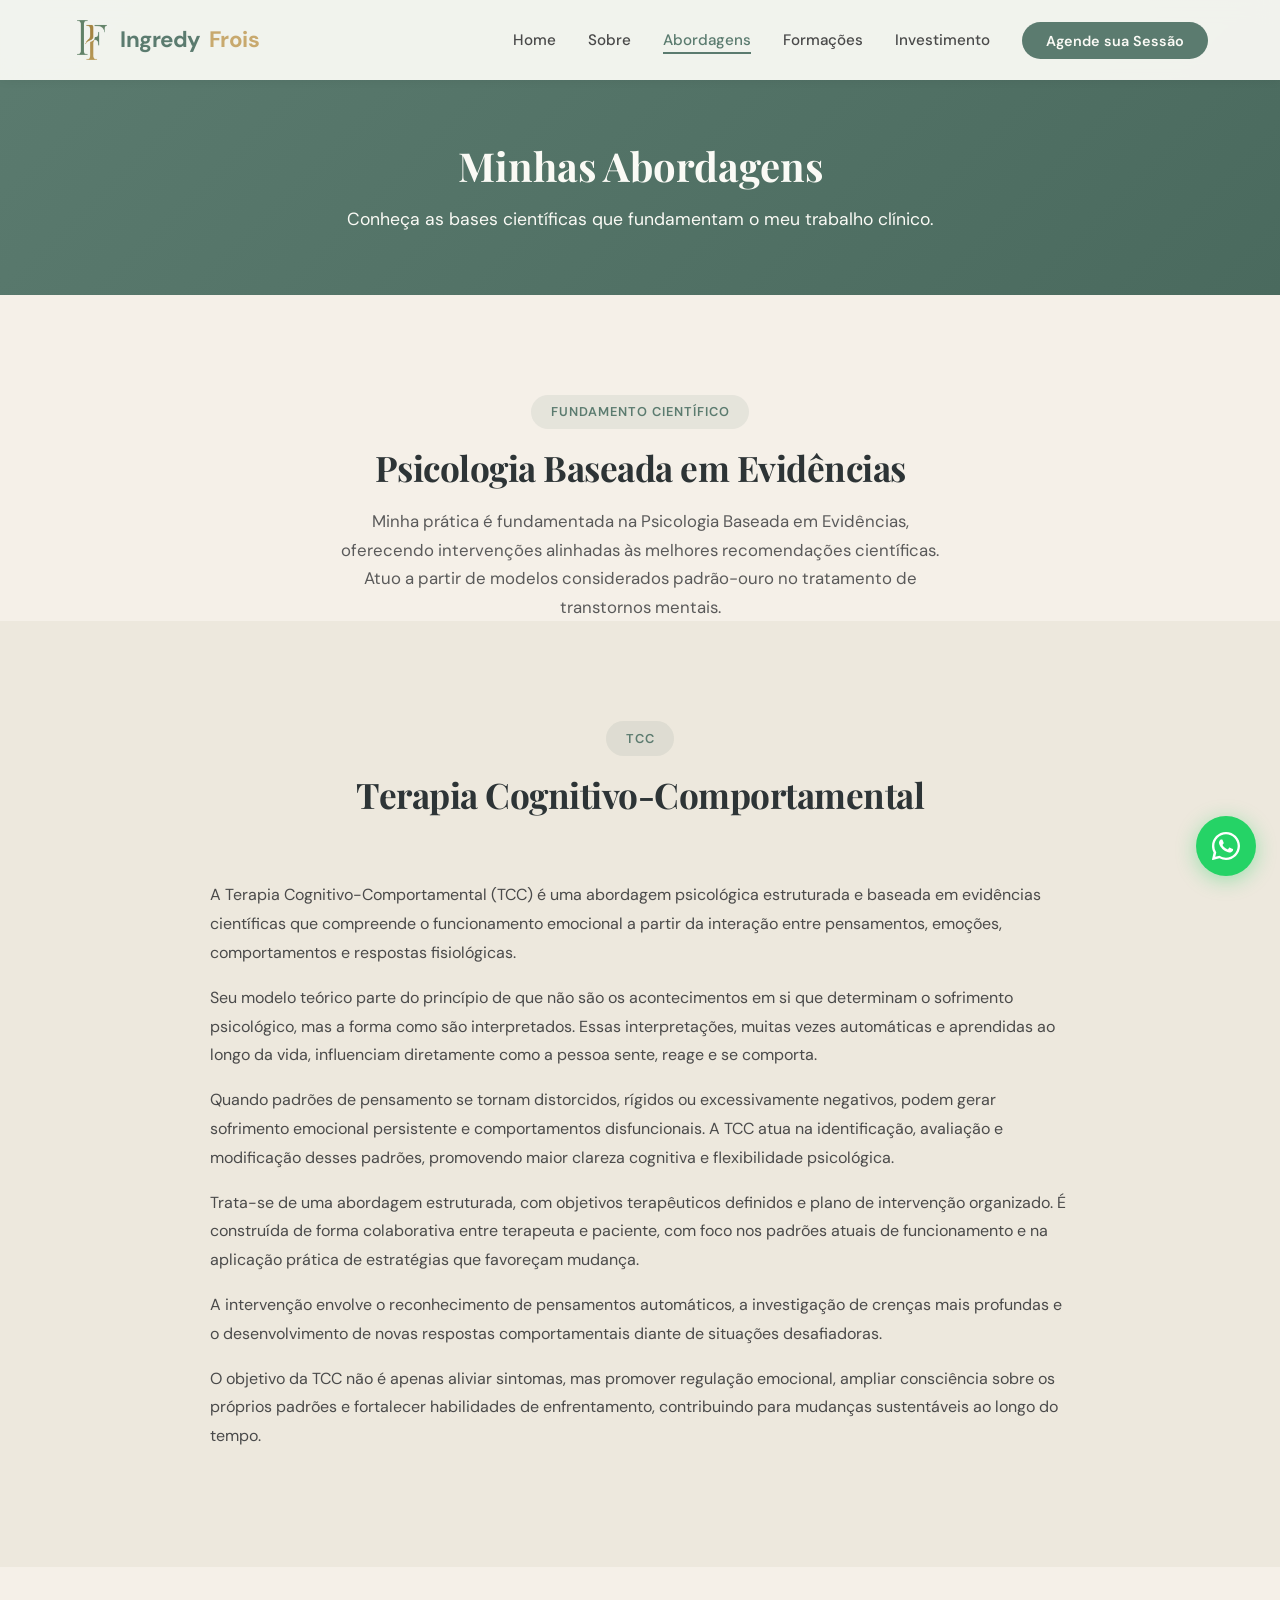
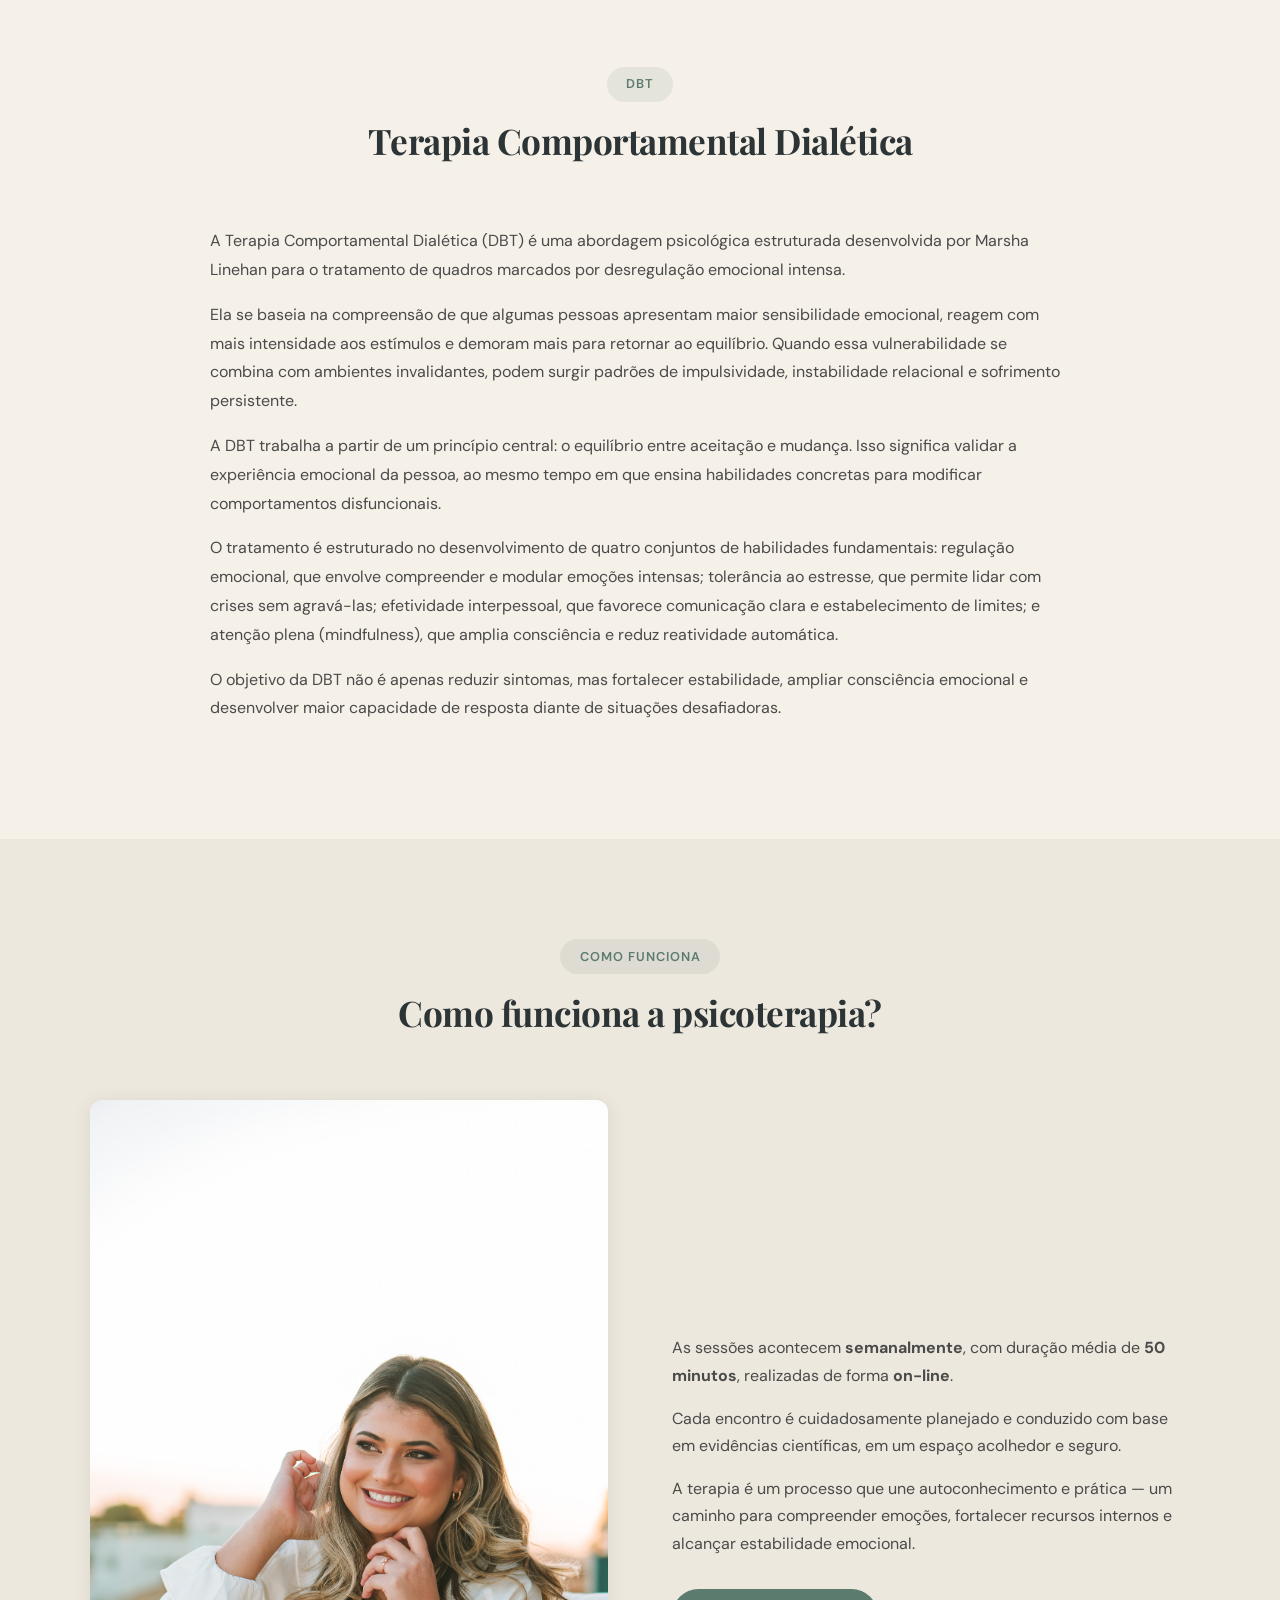
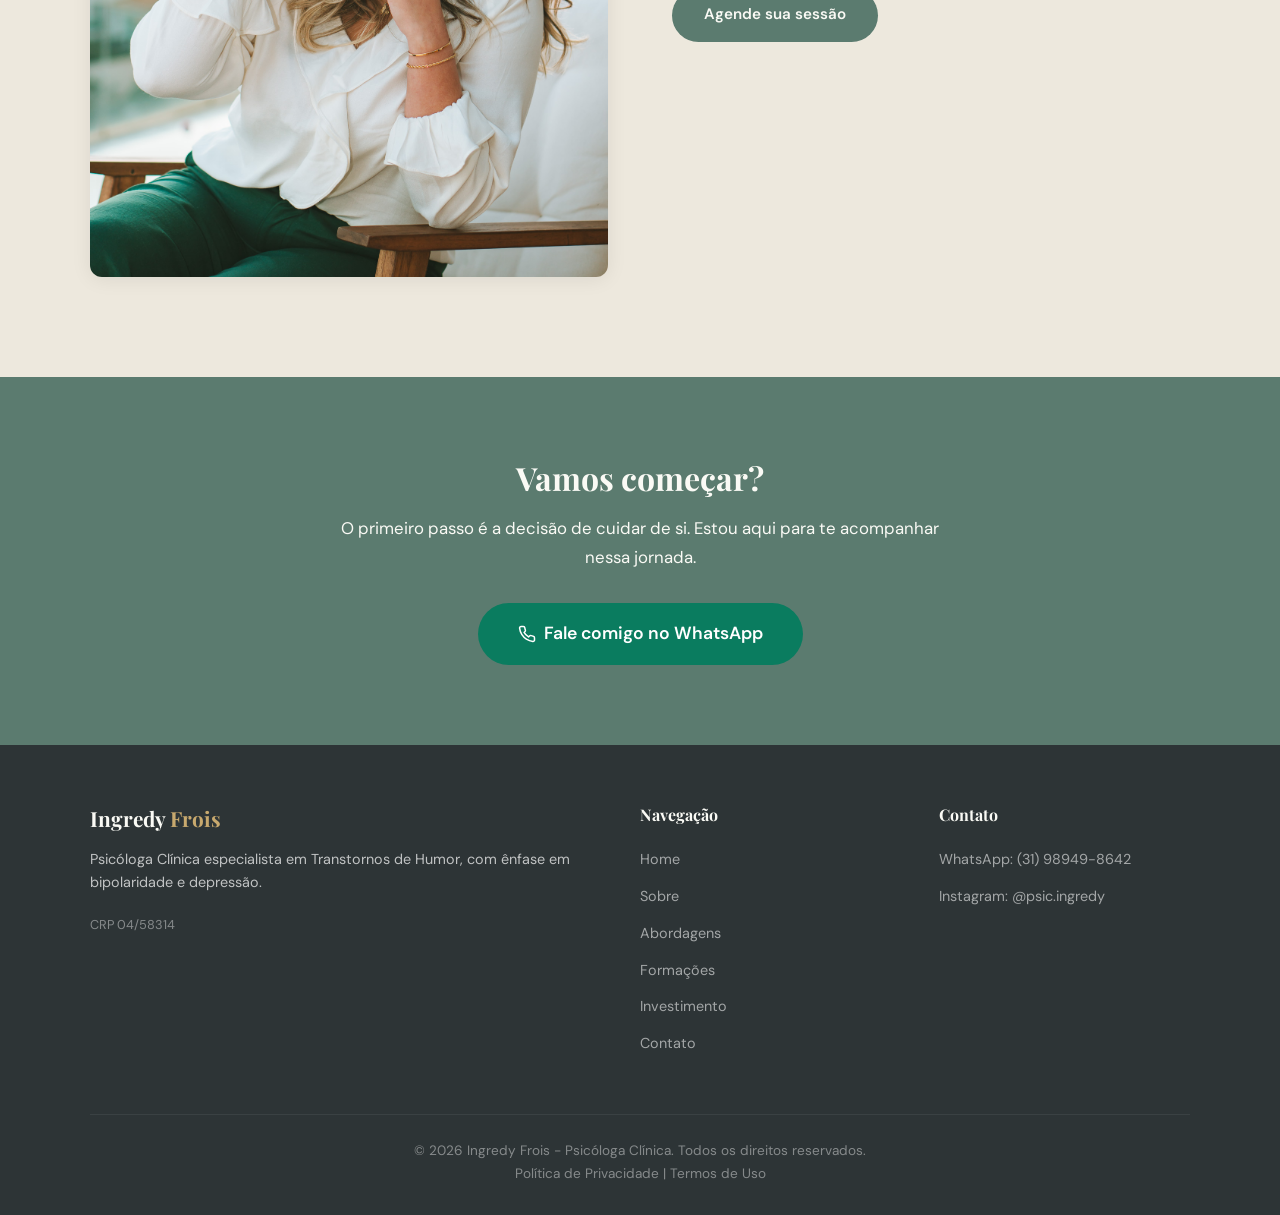
==== commit 55889b50: "chore: atualiza conteúdo do site e padroniza grafia "on-line" - Home: remove selo "Agenda aberta par" ====
--- a/abordagens.html
+++ b/abordagens.html
@@ -21,7 +21,7 @@
   <link rel="apple-touch-icon" href="apple-touch-icon.png">
   <link rel="manifest" href="site.webmanifest">
   <meta name="theme-color" content="#5B7B6F">
-  <link rel="stylesheet" href="css/style.css?v=6">
+  <link rel="stylesheet" href="css/style.css?v=7">
 </head>
 <body>
   <a class="skip-link" href="#main-content">Pular para o conteúdo principal</a>
@@ -106,66 +106,8 @@
     </div>
   </section>
 
-  <!-- Habilidades desenvolvidas -->
+  <!-- Como funciona -->
   <section class="section section--alt">
-
-    <div class="section__container">
-      <div class="section__header fade-in">
-        <span class="section__tag">Habilidades</span>
-        <h2 class="section__title">O que você desenvolve na terapia</h2>
-        <p class="section__subtitle">
-          Cada abordagem contribui para um conjunto de habilidades essenciais para a estabilidade emocional.
-        </p>
-      </div>
-      <div class="cards fade-in">
-        <div class="card">
-          <div class="card__icon"><svg class="icon" viewBox="0 0 24 24" fill="none" stroke="currentColor" stroke-width="2" stroke-linecap="round" stroke-linejoin="round"><path d="M9 18h6"/><path d="M10 22h4"/><path d="M15.09 14c.18-.98.65-1.74 1.41-2.5A4.65 4.65 0 0 0 18 8 6 6 0 0 0 6 8c0 1 .23 2.23 1.5 3.5A4.61 4.61 0 0 1 8.91 14"/></svg></div>
-          <h3 class="card__title">Autoconhecimento</h3>
-          <p class="card__text">
-            Compreender como seus pensamentos influenciam suas emoções e comportamentos no dia a dia.
-          </p>
-        </div>
-        <div class="card">
-          <div class="card__icon"><svg class="icon" viewBox="0 0 24 24" fill="none" stroke="currentColor" stroke-width="2" stroke-linecap="round" stroke-linejoin="round"><path d="M12 22s8-4 8-10V5l-8-3-8 3v7c0 6 8 10 8 10z"/></svg></div>
-          <h3 class="card__title">Regulação Emocional</h3>
-          <p class="card__text">
-            Aprender estratégias práticas para lidar com emoções intensas de forma saudável.
-          </p>
-        </div>
-        <div class="card">
-          <div class="card__icon"><svg class="icon" viewBox="0 0 24 24" fill="none" stroke="currentColor" stroke-width="2" stroke-linecap="round" stroke-linejoin="round"><path d="M12 22c-4-4-8-7.5-8-12a8 8 0 0 1 16 0c0 4.5-4 8-8 12z"/><path d="M12 10v6"/><path d="m9 13 3-3 3 3"/></svg></div>
-          <h3 class="card__title">Tolerância ao Estresse</h3>
-          <p class="card__text">
-            Desenvolver capacidade de enfrentar momentos difíceis sem recorrer a comportamentos prejudiciais.
-          </p>
-        </div>
-        <div class="card">
-          <div class="card__icon"><svg class="icon" viewBox="0 0 24 24" fill="none" stroke="currentColor" stroke-width="2" stroke-linecap="round" stroke-linejoin="round"><path d="M17 21v-2a4 4 0 0 0-4-4H5a4 4 0 0 0-4 4v2"/><circle cx="9" cy="7" r="4"/><path d="M23 21v-2a4 4 0 0 0-3-3.87"/><path d="M16 3.13a4 4 0 0 1 0 7.75"/></svg></div>
-          <h3 class="card__title">Relações Interpessoais</h3>
-          <p class="card__text">
-            Fortalecer vínculos e aprimorar a comunicação nas suas relações pessoais e profissionais.
-          </p>
-        </div>
-        <div class="card">
-          <div class="card__icon"><svg class="icon" viewBox="0 0 24 24" fill="none" stroke="currentColor" stroke-width="2" stroke-linecap="round" stroke-linejoin="round"><circle cx="12" cy="12" r="10"/><circle cx="12" cy="12" r="6"/><circle cx="12" cy="12" r="2"/></svg></div>
-          <h3 class="card__title">Mindfulness</h3>
-          <p class="card__text">
-            Praticar a atenção plena para estar presente e consciente, reduzindo a reatividade emocional.
-          </p>
-        </div>
-        <div class="card">
-          <div class="card__icon"><svg class="icon" viewBox="0 0 24 24" fill="none" stroke="currentColor" stroke-width="2" stroke-linecap="round" stroke-linejoin="round"><polyline points="23 6 13.5 15.5 8.5 10.5 1 18"/><polyline points="17 6 23 6 23 12"/></svg></div>
-          <h3 class="card__title">Estabilidade do Humor</h3>
-          <p class="card__text">
-            Identificar sinais iniciais de mudança e agir antes que as crises se intensifiquem.
-          </p>
-        </div>
-      </div>
-    </div>
-  </section>
-
-  <!-- Como funciona -->
-  <section class="section">
     <div class="section__container">
       <div class="section__header fade-in">
         <span class="section__tag">Como Funciona</span>
@@ -173,12 +115,12 @@
       </div>
       <div class="about-preview fade-in">
         <div class="about-preview__image">
-          <img src="IMG_4781.JPG.jpeg" alt="Sessão de terapia online" width="530" height="400" loading="lazy">
+          <img src="IMG_4781.JPG.jpeg" alt="Sessão de terapia on-line" width="530" height="400" loading="lazy">
         </div>
         <div class="about-preview__content">
           <p>
             As sessões acontecem <strong>semanalmente</strong>, com duração média de
-            <strong>50 minutos</strong>, realizadas de forma <strong>online</strong>.
+            <strong>50 minutos</strong>, realizadas de forma <strong>on-line</strong>.
           </p>
           <p>
             Cada encontro é cuidadosamente planejado e conduzido com base em evidências
@@ -253,7 +195,7 @@
       </div>
       <div class="wa-widget__body">
         <div class="wa-widget__msg">
-          <span>Olá! Gostaria de agendar sua sessão online hoje?</span>
+          <span>Olá! Gostaria de agendar sua sessão on-line hoje?</span>
         </div>
       </div>
       <a href="https://wa.me/5531989498642?text=Ol%C3%A1%2C%20gostaria%20de%20agendar%20uma%20sess%C3%A3o." class="wa-widget__cta" data-cta="whatsapp" data-location="floating" target="_blank" rel="noopener">
--- a/css/style.css
+++ b/css/style.css
@@ -236,7 +236,7 @@
 }
 
 .hero__title span {
-  color: var(--primary);
+  color: var(--dark);
 }
 
 .hero__subtitle {
@@ -316,16 +316,21 @@
   display: flex;
   justify-content: center;
   align-items: center;
-}
-
-.hero__image img {
+  overflow: hidden;
+  border-radius: 50%;
   width: 420px;
   height: 420px;
-  object-fit: cover;
-  object-position: center 20%;
-  border-radius: 50%;
   box-shadow: var(--shadow-lg);
   border: 6px solid var(--white);
+  margin: 0 auto;
+}
+
+.hero__image img {
+  width: 100%;
+  height: 100%;
+  object-fit: cover;
+  object-position: center 10%;
+  transform: scale(1.4);
 }
 
 /* ===== BUTTONS ===== */
@@ -752,6 +757,12 @@
   grid-template-columns: 1fr 1fr;
   gap: 3rem;
   align-items: start;
+}
+
+.contact-grid--single {
+  grid-template-columns: 1fr;
+  max-width: 560px;
+  margin: 0 auto;
 }
 
 .contact-info {
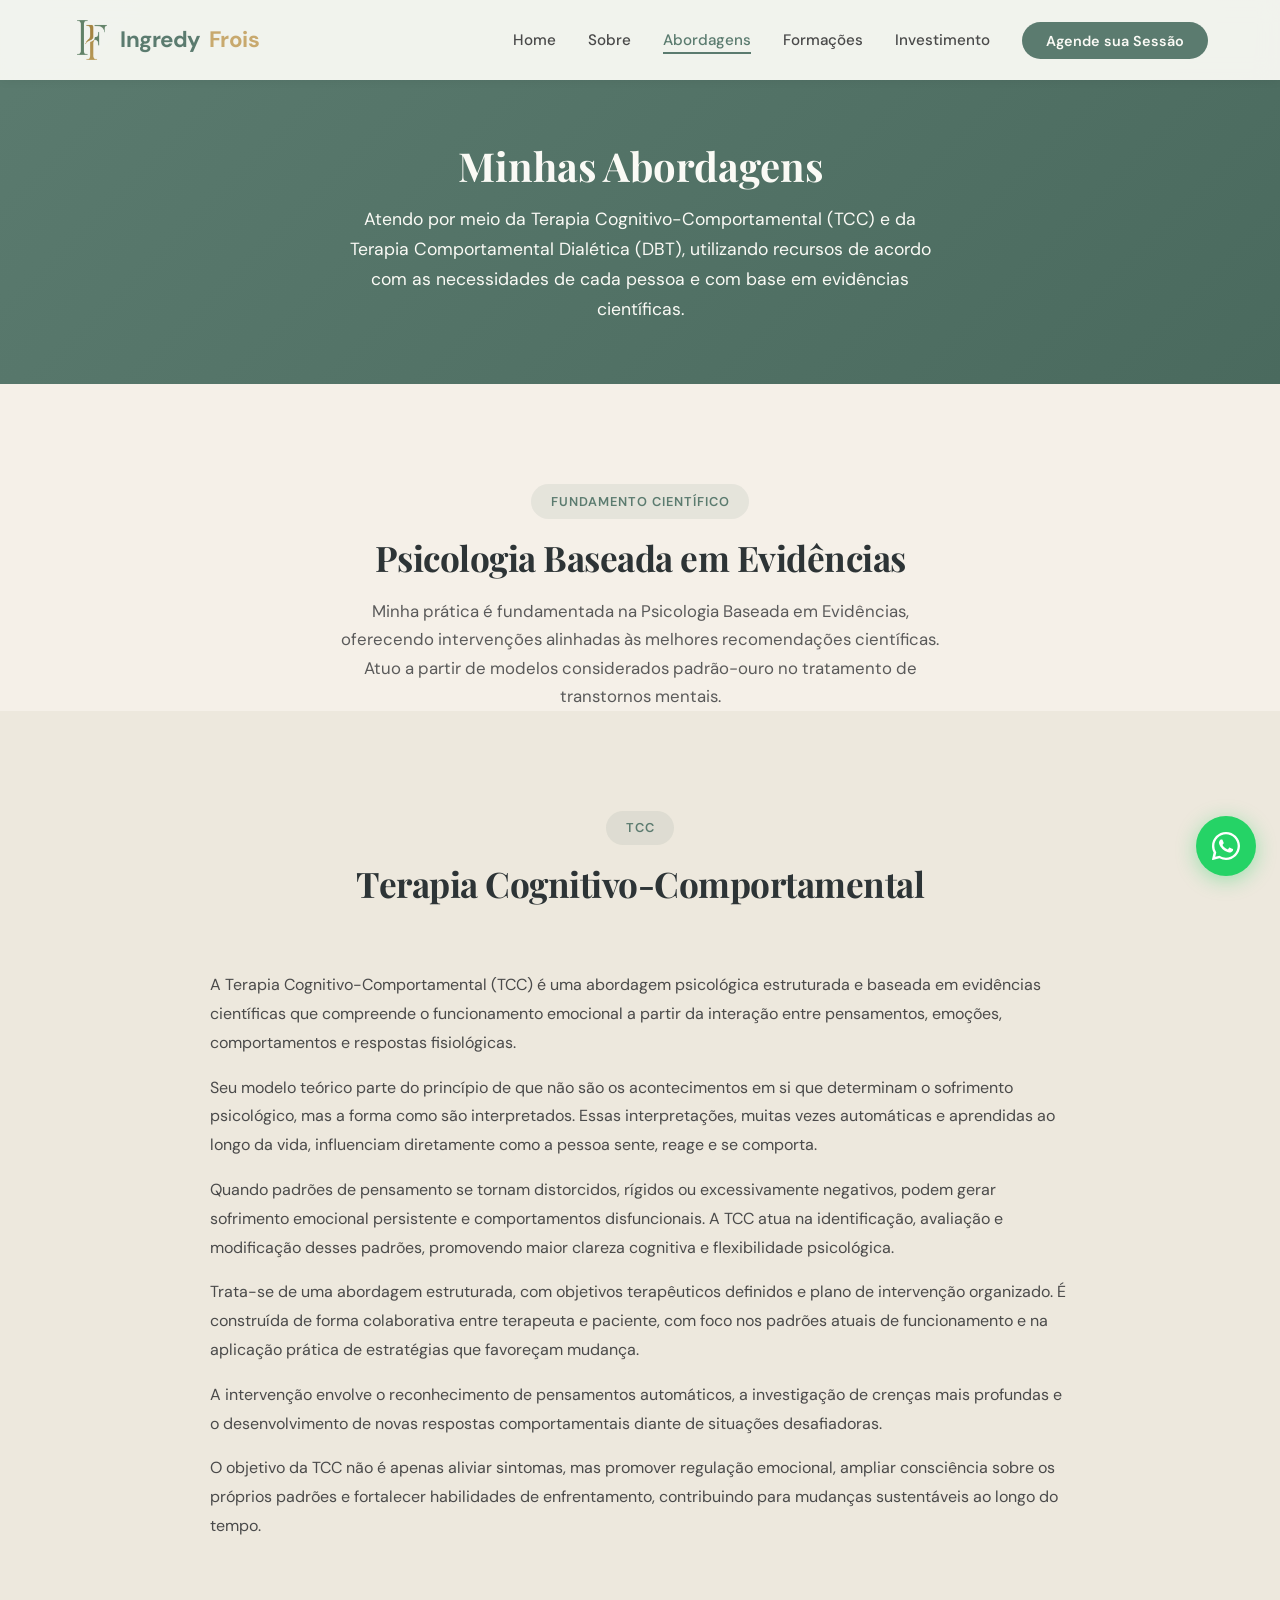
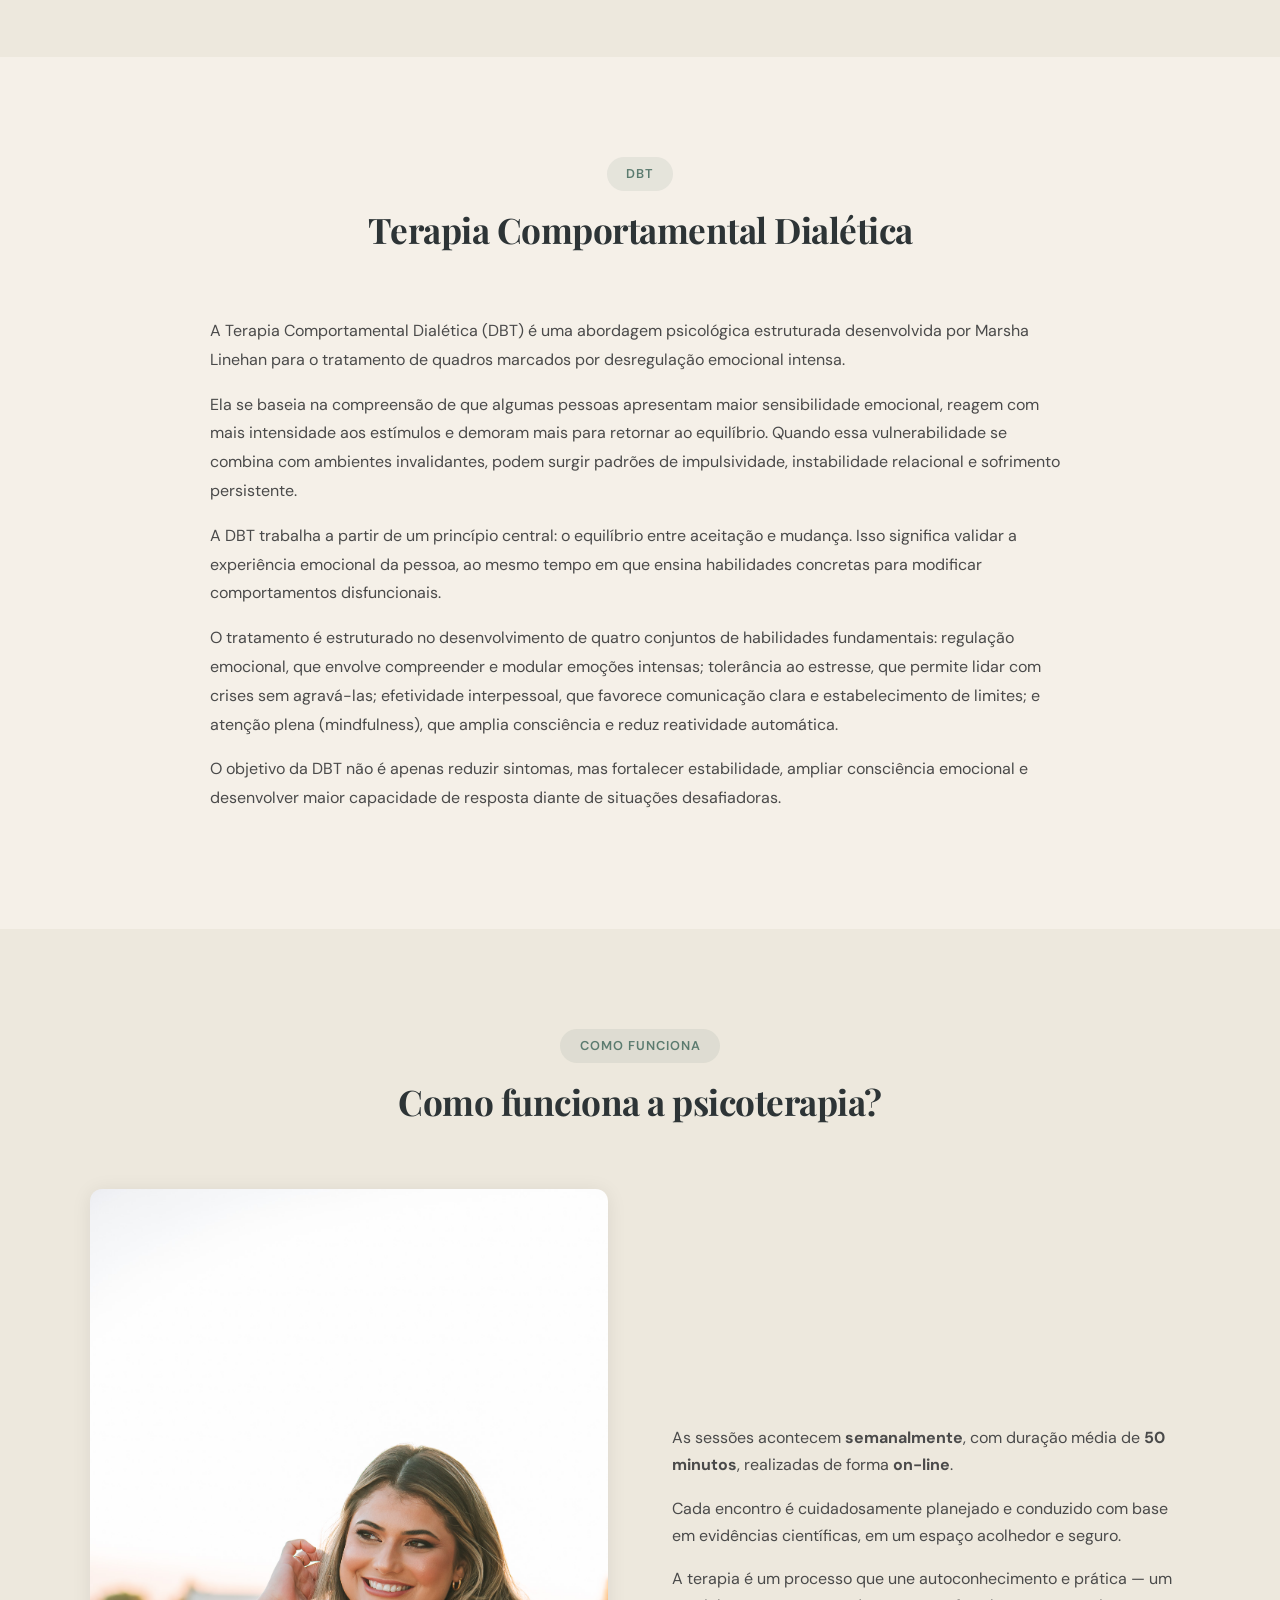
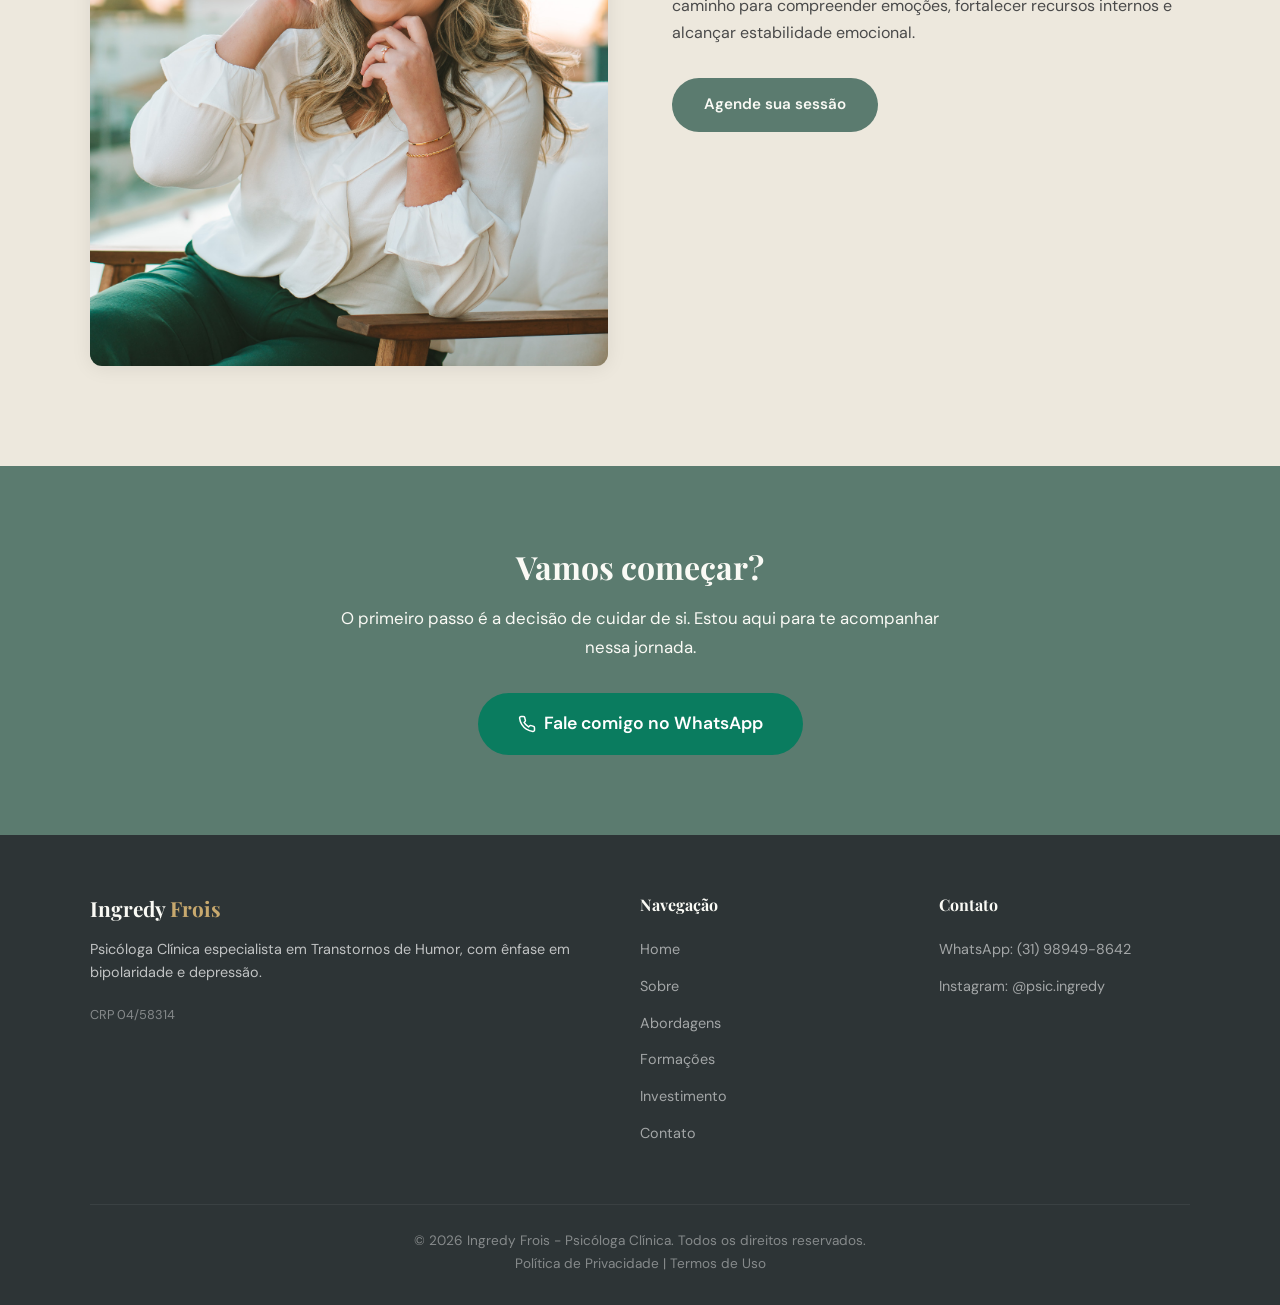
==== commit fd1e4a52: "feat: novos textos, remoção de seções e correção do topo no celular - Home: novo topo (selo, título " ====
--- a/abordagens.html
+++ b/abordagens.html
@@ -21,7 +21,7 @@
   <link rel="apple-touch-icon" href="apple-touch-icon.png">
   <link rel="manifest" href="site.webmanifest">
   <meta name="theme-color" content="#5B7B6F">
-  <link rel="stylesheet" href="css/style.css?v=7">
+  <link rel="stylesheet" href="css/style.css?v=8">
 </head>
 <body>
   <a class="skip-link" href="#main-content">Pular para o conteúdo principal</a>
@@ -55,7 +55,7 @@
   <!-- Page Header -->
   <section class="page-header">
     <h1>Minhas Abordagens</h1>
-    <p>Conheça as bases científicas que fundamentam o meu trabalho clínico.</p>
+    <p>Atendo por meio da Terapia Cognitivo-Comportamental (TCC) e da Terapia Comportamental Dialética (DBT), utilizando recursos de acordo com as necessidades de cada pessoa e com base em evidências científicas.</p>
   </section>
 
   <!-- Fundamento -->
--- a/css/style.css
+++ b/css/style.css
@@ -1562,6 +1562,16 @@
   margin-bottom: 0.5rem;
 }
 
+.list__link {
+  color: var(--primary);
+  text-decoration: underline;
+  text-underline-offset: 3px;
+}
+
+.list__link:hover {
+  color: var(--primary-dark);
+}
+
 /* ===== PRICING SINGLE ===== */
 .pricing--single {
   max-width: 440px;
@@ -1622,11 +1632,10 @@
 
   .hero__image {
     order: -1;
-  }
-
-  .hero__image img {
-    width: 300px;
-    height: 300px;
+    width: 320px;
+    height: auto;
+    max-width: 100%;
+    aspect-ratio: 1;
   }
 
   .about-preview {
@@ -1715,13 +1724,18 @@
 }
 
 @media (max-width: 480px) {
+  .hero__tag {
+    font-size: 0.7rem;
+    letter-spacing: 0.3px;
+    padding: 0.4rem 1rem;
+  }
+
   .hero__title {
     font-size: 1.7rem;
   }
 
-  .hero__image img {
-    width: 240px;
-    height: 240px;
+  .hero__image {
+    width: 260px;
   }
 
   .btn {
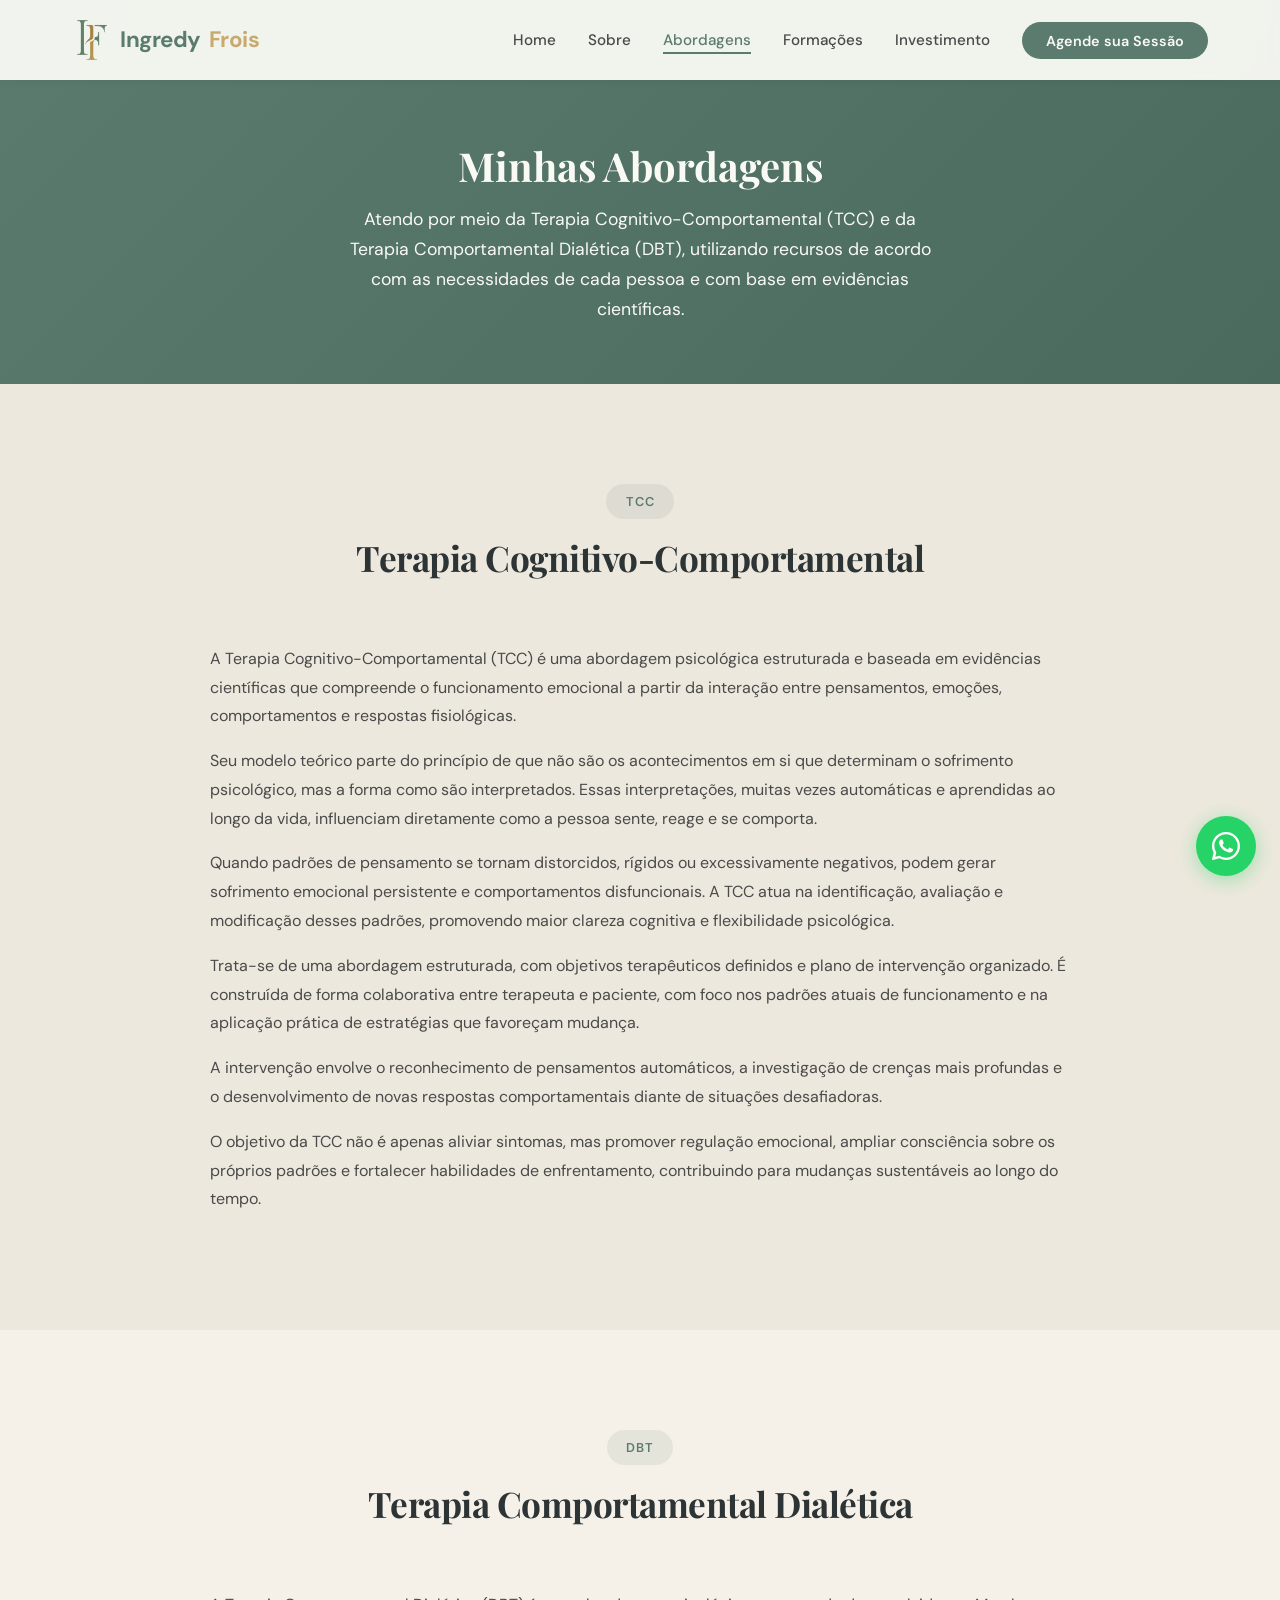
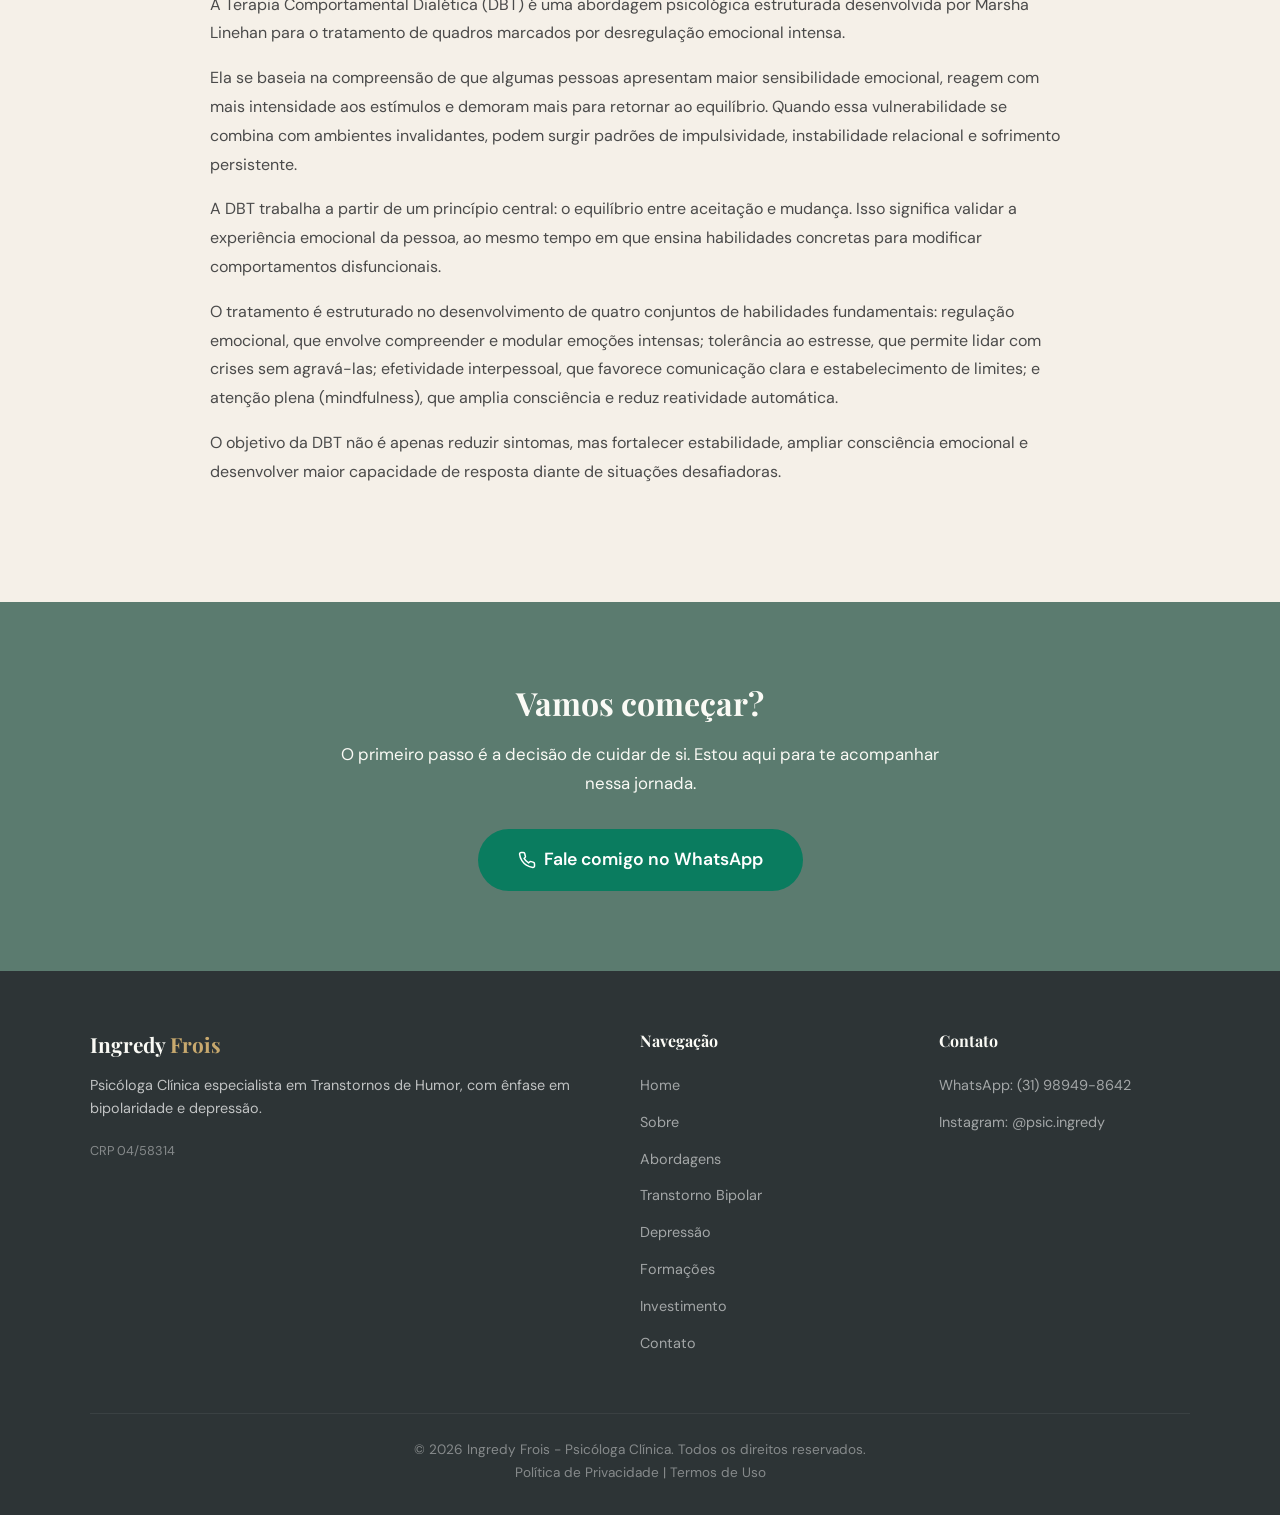
==== commit 61b45754: "feat: remove seções da Home e de Abordagens e adiciona links no rodapé - Home: remove "Áreas de Aten" ====
--- a/abordagens.html
+++ b/abordagens.html
@@ -58,19 +58,6 @@
     <p>Atendo por meio da Terapia Cognitivo-Comportamental (TCC) e da Terapia Comportamental Dialética (DBT), utilizando recursos de acordo com as necessidades de cada pessoa e com base em evidências científicas.</p>
   </section>
 
-  <!-- Fundamento -->
-  <section class="section section--intro">
-    <div class="section__container">
-      <div class="section__header section__header--no-margin fade-in">
-        <span class="section__tag">Fundamento Científico</span>
-        <h2 class="section__title">Psicologia Baseada em Evidências</h2>
-        <p class="section__subtitle">
-          Minha prática é fundamentada na Psicologia Baseada em Evidências, oferecendo intervenções alinhadas às melhores recomendações científicas. Atuo a partir de modelos considerados padrão-ouro no tratamento de transtornos mentais.
-        </p>
-      </div>
-    </div>
-  </section>
-
   <!-- TCC -->
   <section class="section section--alt">
     <div class="section__container">
@@ -106,36 +93,6 @@
     </div>
   </section>
 
-  <!-- Como funciona -->
-  <section class="section section--alt">
-    <div class="section__container">
-      <div class="section__header fade-in">
-        <span class="section__tag">Como Funciona</span>
-        <h2 class="section__title">Como funciona a psicoterapia?</h2>
-      </div>
-      <div class="about-preview fade-in">
-        <div class="about-preview__image">
-          <img src="IMG_4781.JPG.jpeg" alt="Sessão de terapia on-line" width="530" height="400" loading="lazy">
-        </div>
-        <div class="about-preview__content">
-          <p>
-            As sessões acontecem <strong>semanalmente</strong>, com duração média de
-            <strong>50 minutos</strong>, realizadas de forma <strong>on-line</strong>.
-          </p>
-          <p>
-            Cada encontro é cuidadosamente planejado e conduzido com base em evidências
-            científicas, em um espaço acolhedor e seguro.
-          </p>
-          <p>
-            A terapia é um processo que une autoconhecimento e prática &mdash; um caminho para
-            compreender emoções, fortalecer recursos internos e alcançar estabilidade emocional.
-          </p>
-          <a href="contato.html" class="btn btn--primary">Agende sua sessão</a>
-        </div>
-      </div>
-    </div>
-  </section>
-
   <!-- CTA -->
   <section class="cta">
     <h2>Vamos começar?</h2>
@@ -163,6 +120,8 @@
           <li><a href="index.html">Home</a></li>
           <li><a href="sobre.html">Sobre</a></li>
           <li><a href="abordagens.html">Abordagens</a></li>
+          <li><a href="transtorno-bipolar.html">Transtorno Bipolar</a></li>
+          <li><a href="depressao.html">Depressão</a></li>
           <li><a href="formacoes.html">Formações</a></li>
           <li><a href="investimento.html">Investimento</a></li>
           <li><a href="contato.html">Contato</a></li>
--- a/css/style.css
+++ b/css/style.css
@@ -618,43 +618,6 @@
   color: var(--text);
 }
 
-/* ===== PROCESS STEPS ===== */
-.steps {
-  display: grid;
-  grid-template-columns: repeat(auto-fit, minmax(240px, 1fr));
-  gap: 2rem;
-}
-
-.step {
-  text-align: center;
-  padding: 2rem;
-}
-
-.step__number {
-  width: 60px;
-  height: 60px;
-  background: var(--primary);
-  color: var(--white);
-  border-radius: 50%;
-  display: flex;
-  align-items: center;
-  justify-content: center;
-  font-size: 1.4rem;
-  font-weight: 700;
-  margin: 0 auto 1.5rem;
-}
-
-.step__title {
-  font-size: 1.1rem;
-  font-weight: 700;
-  margin-bottom: 0.8rem;
-}
-
-.step__text {
-  color: var(--text-light);
-  font-size: 0.9rem;
-}
-
 /* ===== PRICING ===== */
 .pricing {
   display: grid;
@@ -1351,29 +1314,6 @@
   border-radius: 4px;
 }
 
-/* ===== CARD LINK ===== */
-.card--link {
-  display: block;
-  text-decoration: none;
-  color: inherit;
-}
-
-.card--link:hover {
-  color: inherit;
-}
-
-.card__cta {
-  display: inline-block;
-  margin-top: 1rem;
-  font-weight: 700;
-  color: var(--primary);
-  font-size: 0.95rem;
-}
-
-.card--link:hover .card__cta {
-  text-decoration: underline;
-}
-
 /* ===== NOTICE ===== */
 .notice {
   background: var(--bg-alt);
@@ -1522,14 +1462,6 @@
 }
 
 /* ===== SECTION INTRO (compact header-only section) ===== */
-.section--intro {
-  padding-bottom: 0;
-}
-
-.section__header--no-margin {
-  margin-bottom: 0;
-}
-
 /* ===== PROSE (long-form text) ===== */
 .prose {
   max-width: 860px;
@@ -1553,24 +1485,6 @@
 }
 
 /* ===== LIST (bullet list) ===== */
-.list {
-  list-style: disc;
-  padding-left: 1.25rem;
-}
-
-.list li {
-  margin-bottom: 0.5rem;
-}
-
-.list__link {
-  color: var(--primary);
-  text-decoration: underline;
-  text-underline-offset: 3px;
-}
-
-.list__link:hover {
-  color: var(--primary-dark);
-}
 
 /* ===== PRICING SINGLE ===== */
 .pricing--single {
@@ -1916,18 +1830,3 @@
   transform: translateY(0);
 }
 
-.steps .step:nth-child(1) { transition-delay: 0s; }
-.steps .step:nth-child(2) { transition-delay: 0.1s; }
-.steps .step:nth-child(3) { transition-delay: 0.2s; }
-.steps .step:nth-child(4) { transition-delay: 0.3s; }
-
-.steps.fade-in .step {
-  opacity: 0;
-  transform: translateY(20px);
-  transition: opacity 0.5s ease, transform 0.5s ease;
-}
-
-.steps.fade-in.visible .step {
-  opacity: 1;
-  transform: translateY(0);
-}
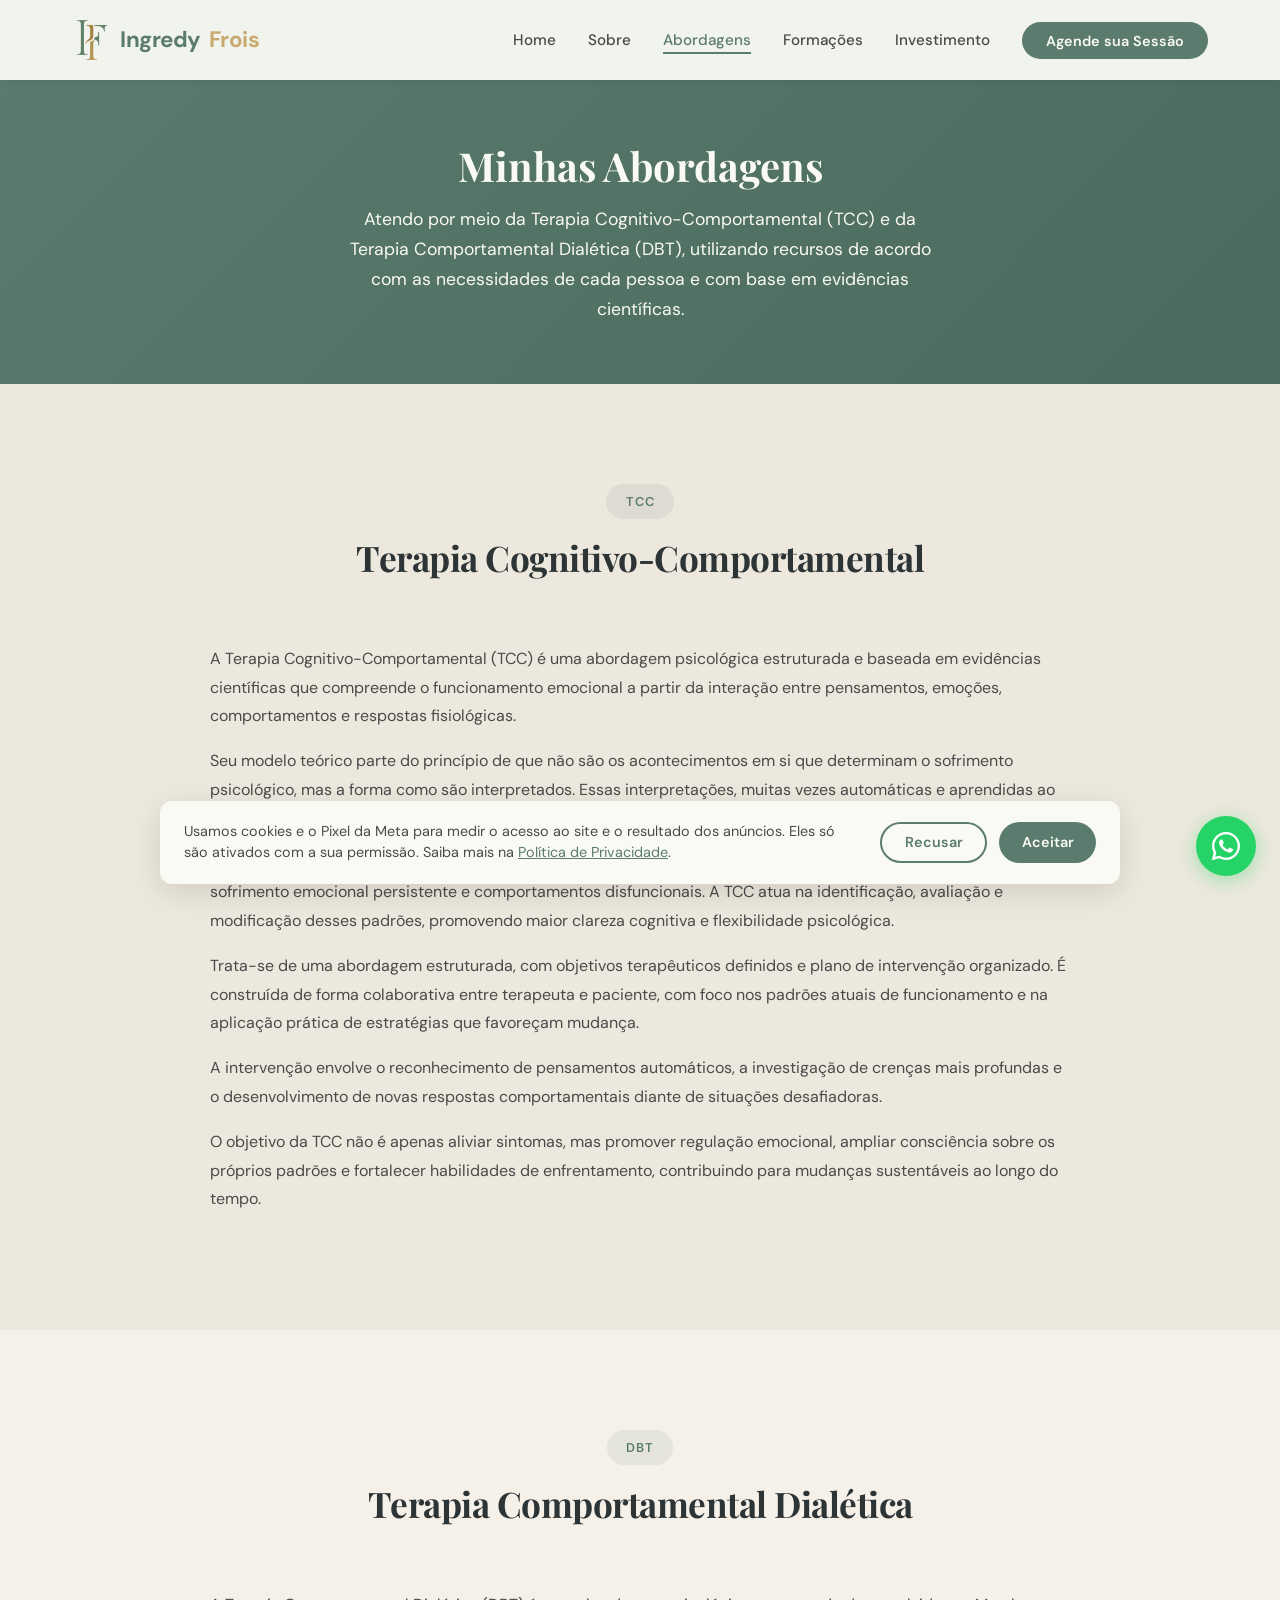
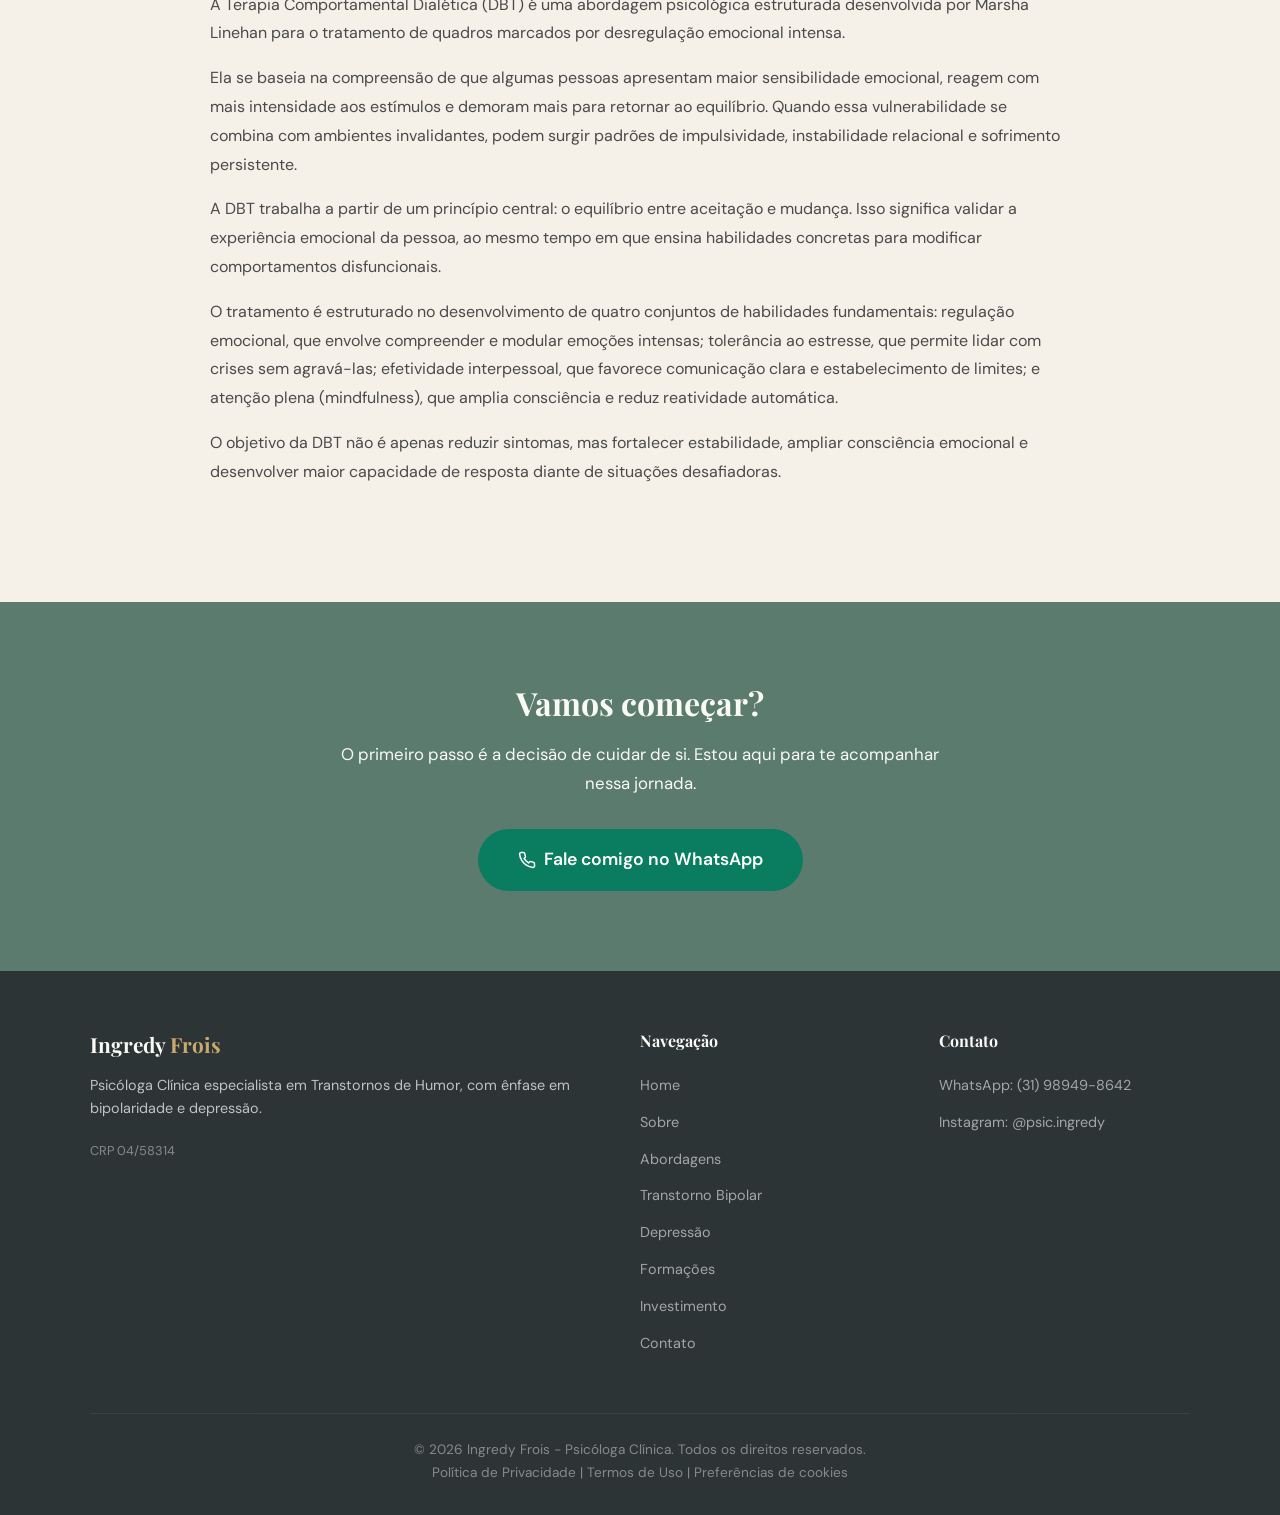
==== commit c8019e1c: "feat: Pixel da Meta com aviso de cookies (LGPD) - js/consent.js: aviso de cookies; o Pixel (45117835" ====
--- a/abordagens.html
+++ b/abordagens.html
@@ -21,7 +21,8 @@
   <link rel="apple-touch-icon" href="apple-touch-icon.png">
   <link rel="manifest" href="site.webmanifest">
   <meta name="theme-color" content="#5B7B6F">
-  <link rel="stylesheet" href="css/style.css?v=8">
+  <link rel="stylesheet" href="css/style.css?v=10">
+  <link rel="stylesheet" href="css/consent.css?v=1">
 </head>
 <body>
   <a class="skip-link" href="#main-content">Pular para o conteúdo principal</a>
@@ -130,14 +131,14 @@
       <div>
         <h4>Contato</h4>
         <ul class="footer__links">
-          <li><a href="https://wa.me/5531989498642" target="_blank" rel="noopener">WhatsApp: (31) 98949-8642</a></li>
+          <li><a href="https://wa.me/5531989498642" data-cta="whatsapp" data-location="rodape" target="_blank" rel="noopener">WhatsApp: (31) 98949-8642</a></li>
           <li><a href="https://instagram.com/psic.ingredy" target="_blank" rel="noopener">Instagram: @psic.ingredy</a></li>
         </ul>
       </div>
     </div>
     <div class="footer__bottom">
       <p>&copy; 2026 Ingredy Frois - Psicóloga Clínica. Todos os direitos reservados.</p>
-      <p><a href="privacidade.html">Política de Privacidade</a> | <a href="termos.html">Termos de Uso</a></p>
+      <p><a href="privacidade.html">Política de Privacidade</a> | <a href="termos.html">Termos de Uso</a> | <button type="button" class="footer__cookie-btn" data-cookie-settings>Preferências de cookies</button></p>
     </div>
   </footer>
 
@@ -167,7 +168,8 @@
     </button>
   </div>
 
-  <script src="js/main.js"></script>
+  <script src="js/consent.js?v=1"></script>
+  <script src="js/main.js?v=2"></script>
   <script type="application/ld+json">
   {
     "@context": "https://schema.org",
--- a/css/style.css
+++ b/css/style.css
@@ -329,8 +329,6 @@
   width: 100%;
   height: 100%;
   object-fit: cover;
-  object-position: center 10%;
-  transform: scale(1.4);
 }
 
 /* ===== BUTTONS ===== */
@@ -550,6 +548,12 @@
 
 .cards--payment {
   max-width: 700px;
+  margin: 0 auto;
+}
+
+.cards--2x2 {
+  grid-template-columns: repeat(2, 1fr);
+  max-width: 960px;
   margin: 0 auto;
 }
 
--- a/css/consent.css
+++ b/css/consent.css
@@ -0,0 +1,70 @@
+/* ===== Aviso de cookies (usado pelo site e pela landing page) ===== */
+.footer__cookie-btn {
+  background: none;
+  border: none;
+  padding: 0;
+  color: inherit;
+  font: inherit;
+  cursor: pointer;
+}
+
+.footer__cookie-btn:hover {
+  text-decoration: underline;
+}
+
+.cookie-banner {
+  position: fixed;
+  left: 16px;
+  right: 16px;
+  bottom: 16px;
+  z-index: 1100;
+  max-width: 960px;
+  margin: 0 auto;
+  display: flex;
+  align-items: center;
+  gap: 1.5rem;
+  padding: 1.25rem 1.5rem;
+  background: var(--white);
+  border-radius: var(--radius);
+  box-shadow: var(--shadow-lg);
+}
+
+.cookie-banner[hidden] {
+  display: none;
+}
+
+.cookie-banner__text {
+  font-size: 0.9rem;
+  color: var(--text);
+  line-height: 1.5;
+}
+
+.cookie-banner__text a {
+  color: var(--primary);
+  text-decoration: underline;
+}
+
+.cookie-banner__actions {
+  display: flex;
+  gap: 0.75rem;
+  flex-shrink: 0;
+}
+
+.cookie-banner__btn {
+  padding: 0.6rem 1.4rem;
+  font-size: 0.9rem;
+}
+
+@media (max-width: 640px) {
+  .cookie-banner {
+    flex-direction: column;
+    align-items: stretch;
+    gap: 1rem;
+    padding: 1rem;
+  }
+
+  .cookie-banner__actions .cookie-banner__btn {
+    flex: 1;
+    justify-content: center;
+  }
+}
